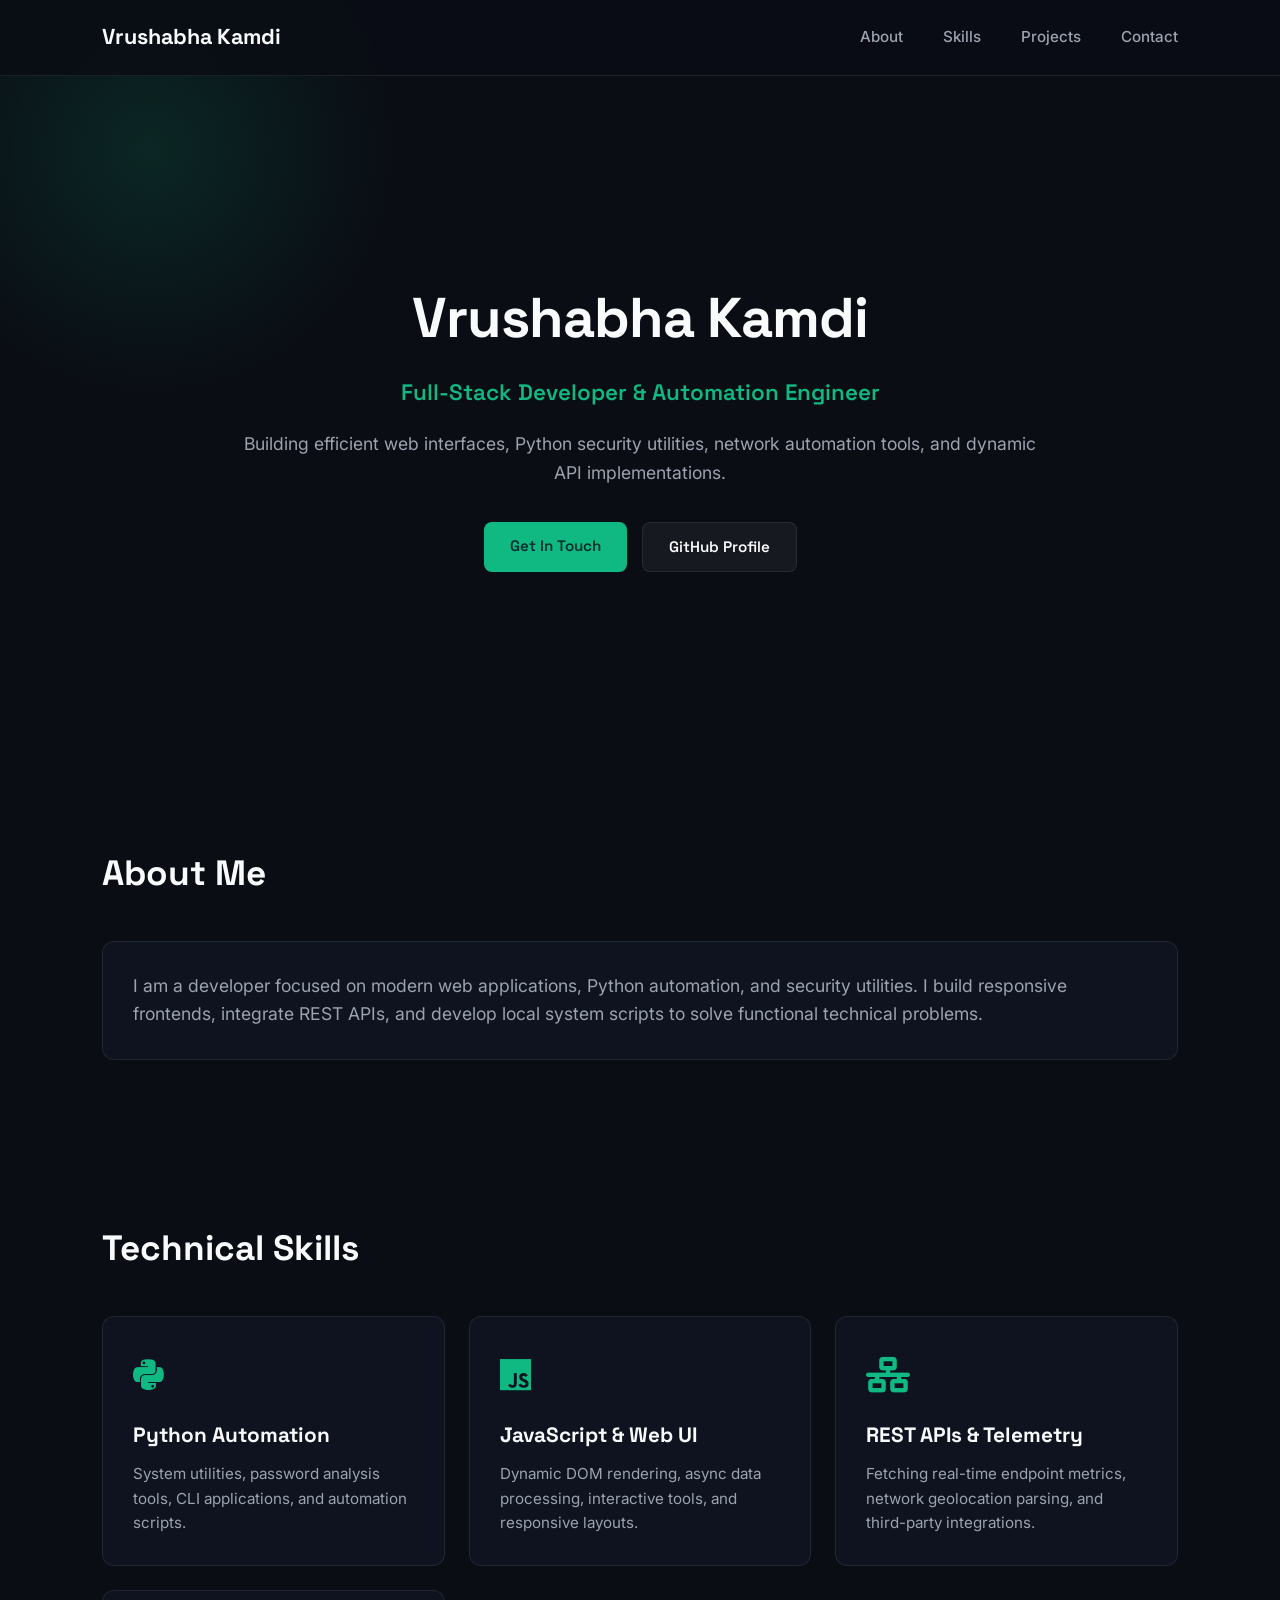
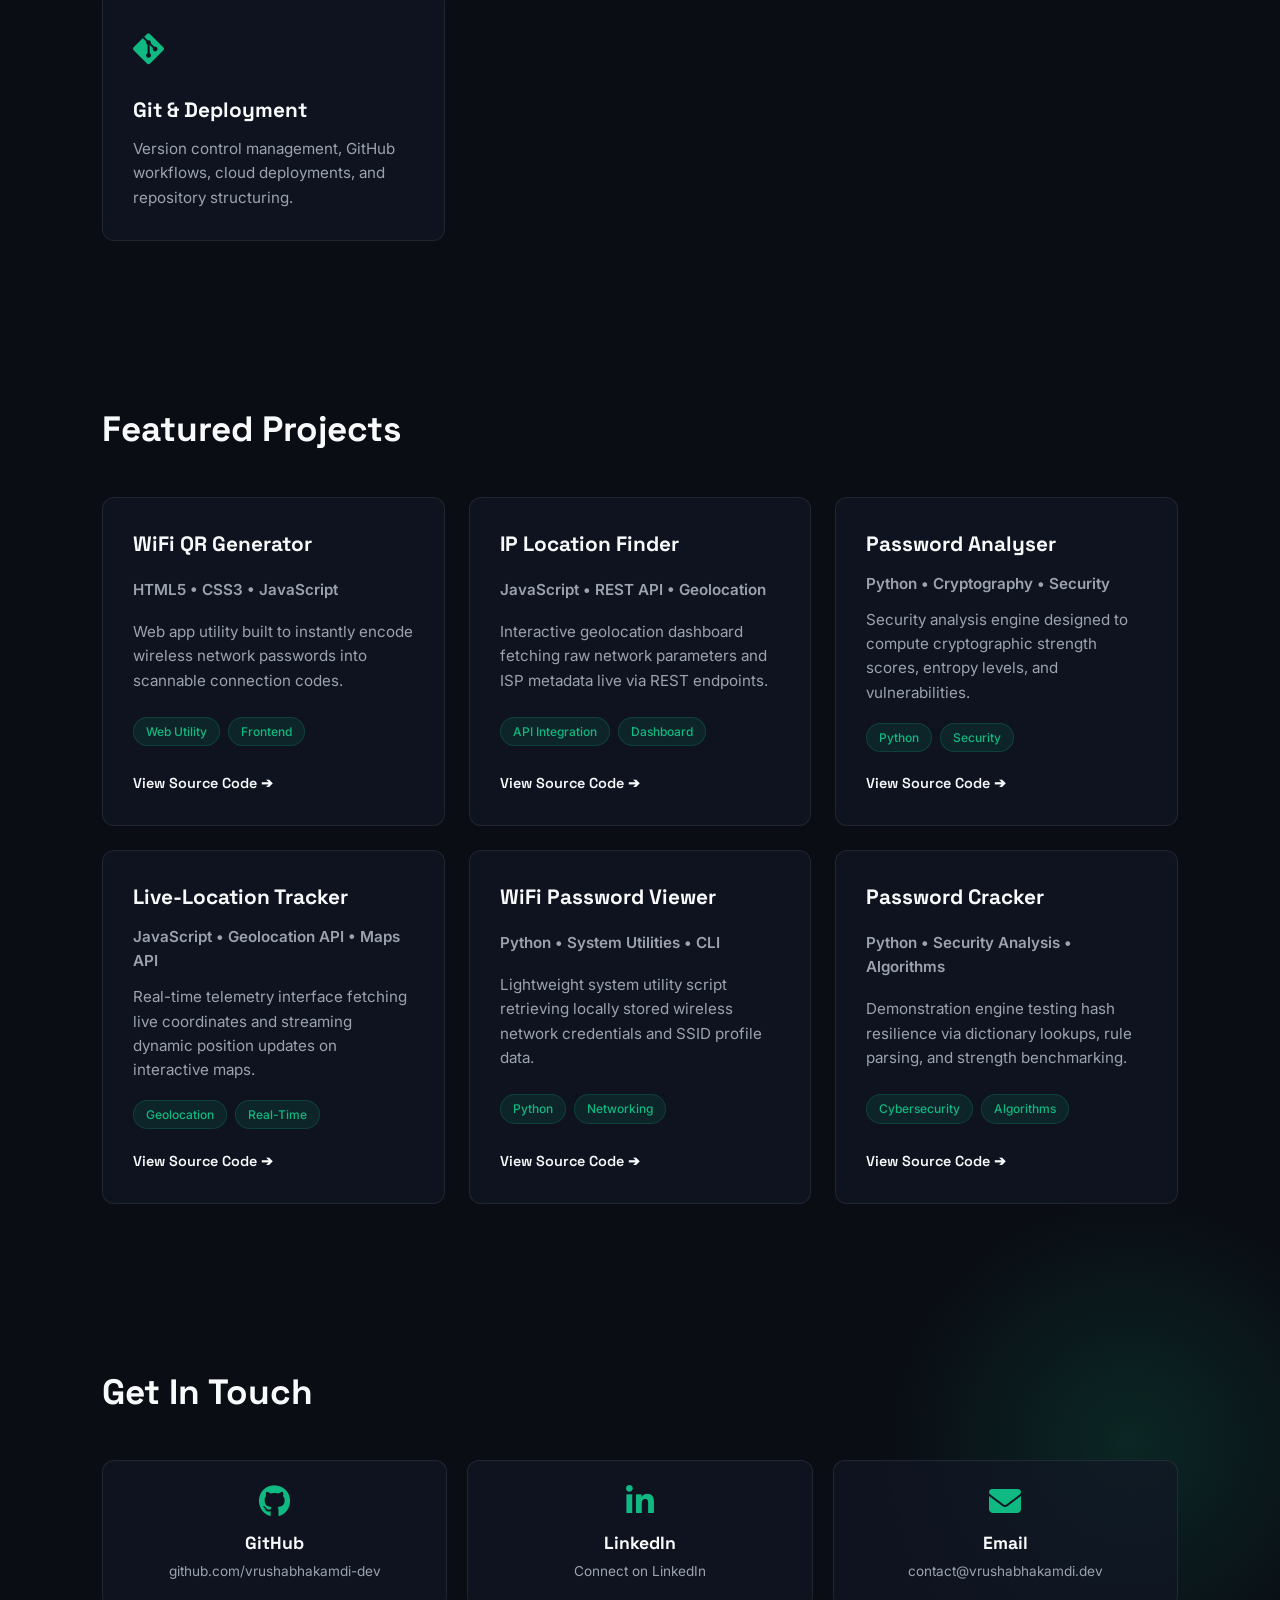
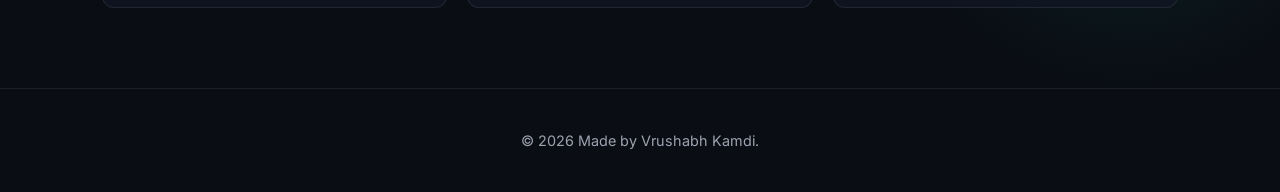
==== index.html @ e1c883d7 "Update index.html" ====
<!DOCTYPE html>
<html lang="en">
<head>
    <meta charset="UTF-8">
    <meta name="viewport" content="width=device-width, initial-scale=1.0">
    <title>Vrushabha Kamdi | Developer Portfolio</title>
    <meta name="description" content="Personal developer portfolio of Vrushabha Kamdi featuring web tools, Python security scripts, and API applications.">
    
    <!-- Fonts & Icons -->
    <link rel="preconnect" href="https://fonts.googleapis.com">
    <link rel="preconnect" href="https://fonts.gstatic.com" crossorigin>
    <link href="https://fonts.googleapis.com/css2?family=Inter:wght@300;400;500;600;700&family=Space+Grotesk:wght@500;600;700&display=swap" rel="stylesheet">
    <link rel="stylesheet" href="https://cdnjs.cloudflare.com/ajax/libs/font-awesome/6.4.0/css/all.min.css">
    
    <link rel="stylesheet" href="styles.css">
</head>
<body>

    <!-- Ambient Background Glows -->
    <div class="glow-bg glow-top-left"></div>
    <div class="glow-bg glow-bottom-right"></div>

    <!-- Navigation Bar -->
    <header class="header">
        <a href="#home" class="logo">Vrushabha Kamdi</a>
        <nav class="navbar">
            <a href="#about" class="nav-link active">About</a>
            <a href="#skills" class="nav-link">Skills</a>
            <a href="#projects" class="nav-link">Projects</a>
            <a href="#contact" class="nav-link">Contact</a>
        </nav>
        <div id="menu-btn" class="fas fa-bars"></div>
    </header>

    <!-- Hero Section -->
    <section id="home" class="hero-section">
        <div class="hero-container">
            <h1 class="hero-title">Vrushabha Kamdi</h1>
            <p class="hero-subtitle">Full-Stack Developer &amp; Automation Engineer</p>
            <p class="hero-description">
                Building efficient web interfaces, Python security utilities, network automation tools, and dynamic API implementations.
            </p>
            <div class="hero-buttons">
                <a href="#contact" class="btn btn-primary">Get In Touch</a>
                <a href="https://github.com/vrushabhakamdi-dev" target="_blank" rel="noopener noreferrer" class="btn btn-secondary">GitHub Profile</a>
            </div>
        </div>
    </section>

    <!-- About Section -->
    <section id="about" class="section">
        <h2 class="section-title">About Me</h2>
        <div class="about-card">
            <p>
                I am a developer focused on modern web applications, Python automation, and security utilities. I build responsive frontends, integrate REST APIs, and develop local system scripts to solve functional technical problems.
            </p>
        </div>
    </section>

    <!-- Skills Section -->
    <section id="skills" class="section">
        <h2 class="section-title">Technical Skills</h2>
        <div class="grid-container">
            <div class="card">
                <div class="card-icon"><i class="fab fa-python"></i></div>
                <h3>Python Automation</h3>
                <p>System utilities, password analysis tools, CLI applications, and automation scripts.</p>
            </div>

            <div class="card">
                <div class="card-icon"><i class="fab fa-js"></i></div>
                <h3>JavaScript &amp; Web UI</h3>
                <p>Dynamic DOM rendering, async data processing, interactive tools, and responsive layouts.</p>
            </div>

            <div class="card">
                <div class="card-icon"><i class="fas fa-network-wired"></i></div>
                <h3>REST APIs &amp; Telemetry</h3>
                <p>Fetching real-time endpoint metrics, network geolocation parsing, and third-party integrations.</p>
            </div>

            <div class="card">
                <div class="card-icon"><i class="fab fa-git-alt"></i></div>
                <h3>Git &amp; Deployment</h3>
                <p>Version control management, GitHub workflows, cloud deployments, and repository structuring.</p>
            </div>
        </div>
    </section>

    <!-- Projects Section -->
    <section id="projects" class="section">
        <h2 class="section-title">Featured Projects</h2>
        <div class="grid-container">
            <div class="card project-card">
                <h3>WiFi QR Generator</h3>
                <p class="project-subtitle">HTML5 • CSS3 • JavaScript</p>
                <p>Web app utility built to instantly encode wireless network passwords into scannable connection codes.</p>
                <div class="badge-container">
                    <span class="badge">Web Utility</span>
                    <span class="badge">Frontend</span>
                </div>
                <a href="https://github.com/vrushabhakamdi-dev/wifi-qr-code-generator" target="_blank" rel="noopener noreferrer" class="card-link">View Source Code ➔</a>
            </div>

            <div class="card project-card">
                <h3>IP Location Finder</h3>
                <p class="project-subtitle">JavaScript • REST API • Geolocation</p>
                <p>Interactive geolocation dashboard fetching raw network parameters and ISP metadata live via REST endpoints.</p>
                <div class="badge-container">
                    <span class="badge">API Integration</span>
                    <span class="badge">Dashboard</span>
                </div>
                <a href="https://github.com/vrushabhakamdi-dev/ip-location-finder" target="_blank" rel="noopener noreferrer" class="card-link">View Source Code ➔</a>
            </div>

            <div class="card project-card">
                <h3>Password Analyser</h3>
                <p class="project-subtitle">Python • Cryptography • Security</p>
                <p>Security analysis engine designed to compute cryptographic strength scores, entropy levels, and vulnerabilities.</p>
                <div class="badge-container">
                    <span class="badge">Python</span>
                    <span class="badge">Security</span>
                </div>
                <a href="https://github.com/vrushabhakamdi-dev/password-analyser" target="_blank" rel="noopener noreferrer" class="card-link">View Source Code ➔</a>
            </div>

            <div class="card project-card">
                <h3>Live-Location Tracker</h3>
                <p class="project-subtitle">JavaScript • Geolocation API • Maps API</p>
                <p>Real-time telemetry interface fetching live coordinates and streaming dynamic position updates on interactive maps.</p>
                <div class="badge-container">
                    <span class="badge">Geolocation</span>
                    <span class="badge">Real-Time</span>
                </div>
                <a href="https://github.com/vrushabhakamdi-dev" target="_blank" rel="noopener noreferrer" class="card-link">View Source Code ➔</a>
            </div>

            <div class="card project-card">
                <h3>WiFi Password Viewer</h3>
                <p class="project-subtitle">Python • System Utilities • CLI</p>
                <p>Lightweight system utility script retrieving locally stored wireless network credentials and SSID profile data.</p>
                <div class="badge-container">
                    <span class="badge">Python</span>
                    <span class="badge">Networking</span>
                </div>
                <a href="https://github.com/vrushabhakamdi-dev" target="_blank" rel="noopener noreferrer" class="card-link">View Source Code ➔</a>
            </div>

            <div class="card project-card">
                <h3>Password Cracker</h3>
                <p class="project-subtitle">Python • Security Analysis • Algorithms</p>
                <p>Demonstration engine testing hash resilience via dictionary lookups, rule parsing, and strength benchmarking.</p>
                <div class="badge-container">
                    <span class="badge">Cybersecurity</span>
                    <span class="badge">Algorithms</span>
                </div>
                <a href="https://github.com/vrushabhakamdi-dev" target="_blank" rel="noopener noreferrer" class="card-link">View Source Code ➔</a>
            </div>
        </div>
    </section>

    <!-- Contact Section -->
    <section id="contact" class="section">
        <h2 class="section-title">Get In Touch</h2>
        <div class="contact-grid">
            <a href="https://github.com/vrushabhakamdi-dev" target="_blank" rel="noopener noreferrer" class="contact-box">
                <i class="fab fa-github"></i>
                <h3>GitHub</h3>
                <p>github.com/vrushabhakamdi-dev</p>
            </a>
            <a href="https://linkedin.com" target="_blank" rel="noopener noreferrer" class="contact-box">
                <i class="fab fa-linkedin-in"></i>
                <h3>LinkedIn</h3>
                <p>Connect on LinkedIn</p>
            </a>
            <a href="mailto:contact@vrushabhakamdi.dev" class="contact-box">
                <i class="fas fa-envelope"></i>
                <h3>Email</h3>
                <p>contact@vrushabhakamdi.dev</p>
            </a>
        </div>
    </section>

    <!-- Footer -->
    <footer class="footer">
        <p>&copy; 2026 Made by Vrushabh Kamdi.</p>
    </footer>

    <script src="script.js"></script>
</body>
</html>
---- styles.css ----
:root {
    --bg-dark: #0a0d14;
    --card-bg: rgba(18, 24, 38, 0.7);
    --card-border: rgba(255, 255, 255, 0.08);
    --card-border-hover: rgba(16, 185, 129, 0.4);
    --accent-emerald: #10b981;
    --accent-glow: rgba(16, 185, 129, 0.15);
    --text-heading: #f9fafb;
    --text-body: #9ca3af;
    --font-heading: 'Space Grotesk', sans-serif;
    --font-body: 'Inter', sans-serif;
}

* {
    margin: 0;
    padding: 0;
    box-sizing: border-box;
    scroll-behavior: smooth;
    text-decoration: none;
}

body {
    background-color: var(--bg-dark);
    color: var(--text-body);
    font-family: var(--font-body);
    line-height: 1.6;
    overflow-x: hidden;
    position: relative;
}

/* Ambient Glow Backgrounds */
.glow-bg {
    position: absolute;
    width: 500px;
    height: 500px;
    border-radius: 50%;
    background: radial-gradient(circle, var(--accent-glow) 0%, rgba(10, 13, 20, 0) 70%);
    pointer-events: none;
    z-index: -1;
}

.glow-top-left { top: -100px; left: -100px; }
.glow-bottom-right { bottom: 100px; right: -100px; }

/* Header & Navbar */
.header {
    position: fixed;
    top: 0;
    left: 0;
    width: 100%;
    padding: 1.25rem 8%;
    background: rgba(10, 13, 20, 0.85);
    backdrop-filter: blur(16px);
    display: flex;
    justify-content: space-between;
    align-items: center;
    z-index: 1000;
    border-bottom: 1px solid var(--card-border);
}

.logo {
    font-family: var(--font-heading);
    font-size: 1.35rem;
    font-weight: 700;
    color: var(--text-heading);
}

.navbar {
    display: flex;
    gap: 2.5rem;
}

.navbar a {
    color: var(--text-body);
    font-size: 0.95rem;
    font-weight: 500;
    transition: color 0.2s ease;
}

.navbar a:hover,
.navbar a.active {
    color: var(--accent-emerald);
}

#menu-btn {
    display: none;
    font-size: 1.5rem;
    color: var(--text-heading);
    cursor: pointer;
}

/* Hero Section */
.hero-section {
    min-height: 85vh;
    display: flex;
    align-items: center;
    justify-content: center;
    padding: 140px 8% 60px;
    text-align: center;
}

.hero-container { max-width: 800px; }

.hero-title {
    font-family: var(--font-heading);
    font-size: 3.5rem;
    font-weight: 700;
    color: var(--text-heading);
    letter-spacing: -1px;
    margin-bottom: 12px;
}

.hero-subtitle {
    font-family: var(--font-heading);
    font-size: 1.4rem;
    font-weight: 600;
    color: var(--accent-emerald);
    margin-bottom: 20px;
}

.hero-description {
    font-size: 1.1rem;
    color: var(--text-body);
    margin-bottom: 35px;
}

.hero-buttons {
    display: flex;
    gap: 15px;
    justify-content: center;
    flex-wrap: wrap;
}

/* Buttons */
.btn {
    display: inline-block;
    padding: 12px 26px;
    border-radius: 8px;
    font-family: var(--font-heading);
    font-size: 0.95rem;
    font-weight: 600;
    transition: all 0.25s ease;
}

.btn-primary {
    background-color: var(--accent-emerald);
    color: #042f2e;
}

.btn-primary:hover {
    box-shadow: 0 0 20px rgba(16, 185, 129, 0.4);
    transform: translateY(-2px);
}

.btn-secondary {
    background-color: rgba(255, 255, 255, 0.05);
    color: var(--text-heading);
    border: 1px solid var(--card-border);
}

.btn-secondary:hover {
    background-color: rgba(255, 255, 255, 0.1);
    border-color: var(--card-border-hover);
    transform: translateY(-2px);
}

/* Section Shared Layouts */
.section { padding: 80px 8%; }

.section-title {
    font-family: var(--font-heading);
    font-size: 2.2rem;
    font-weight: 700;
    color: var(--text-heading);
    margin-bottom: 40px;
}

.about-card {
    background: var(--card-bg);
    border: 1px solid var(--card-border);
    border-radius: 12px;
    padding: 30px;
    backdrop-filter: blur(12px);
    font-size: 1.1rem;
}

.grid-container {
    display: grid;
    grid-template-columns: repeat(auto-fit, minmax(320px, 1fr));
    gap: 24px;
}

/* Card General Styling */
.card {
    background: var(--card-bg);
    border: 1px solid var(--card-border);
    border-radius: 12px;
    padding: 30px;
    backdrop-filter: blur(12px);
    transition: all 0.3s ease;
}

.card:hover {
    border-color: var(--card-border-hover);
    transform: translateY(-4px);
}

.card-icon {
    font-size: 2.2rem;
    color: var(--accent-emerald);
    margin-bottom: 16px;
}

.card h3 {
    font-family: var(--font-heading);
    font-size: 1.3rem;
    color: var(--text-heading);
    margin-bottom: 10px;
}

.card p {
    font-size: 0.95rem;
    color: var(--text-body);
}

/* Project Cards Specific Layout */
.project-card {
    display: flex;
    flex-direction: column;
    justify-content: space-between;
}

.project-subtitle {
    font-size: 0.85rem;
    color: var(--accent-emerald);
    font-weight: 600;
    margin-bottom: 12px;
}

.badge-container {
    display: flex;
    gap: 8px;
    flex-wrap: wrap;
    margin: 18px 0 20px;
}

.badge {
    font-size: 0.75rem;
    font-weight: 500;
    background: rgba(16, 185, 129, 0.1);
    color: var(--accent-emerald);
    padding: 4px 12px;
    border-radius: 20px;
    border: 1px solid rgba(16, 185, 129, 0.2);
}

.card-link {
    font-family: var(--font-heading);
    font-size: 0.9rem;
    font-weight: 600;
    color: var(--text-heading);
    transition: color 0.2s ease;
}

.card-link:hover { color: var(--accent-emerald); }

/* Contact Section */
.contact-grid {
    display: grid;
    grid-template-columns: repeat(auto-fit, minmax(240px, 1fr));
    gap: 20px;
}

.contact-box {
    background: var(--card-bg);
    border: 1px solid var(--card-border);
    border-radius: 12px;
    padding: 24px;
    text-align: center;
    transition: all 0.3s ease;
    color: var(--text-heading);
}

.contact-box:hover {
    border-color: var(--card-border-hover);
    transform: translateY(-4px);
}

.contact-box i {
    font-size: 2rem;
    color: var(--accent-emerald);
    margin-bottom: 12px;
}

.contact-box h3 {
    font-family: var(--font-heading);
    font-size: 1.1rem;
    margin-bottom: 4px;
}

.contact-box p {
    font-size: 0.85rem;
    color: var(--text-body);
}

/* Footer */
.footer {
    text-align: center;
    padding: 40px 8%;
    border-top: 1px solid var(--card-border);
    font-size: 0.9rem;
}

/* Mobile Responsive */
@media (max-width: 768px) {
    #menu-btn { display: block; }
    .navbar {
        position: absolute;
        top: 100%;
        left: 0;
        width: 100%;
        background: rgba(10, 13, 20, 0.95);
        backdrop-filter: blur(16px);
        flex-direction: column;
        padding: 20px 8%;
        gap: 15px;
        display: none;
        border-bottom: 1px solid var(--card-border);
    }
    .navbar.active { display: flex; }
    .hero-title { font-size: 2.5rem; }
    .hero-subtitle { font-size: 1.25rem; }
}
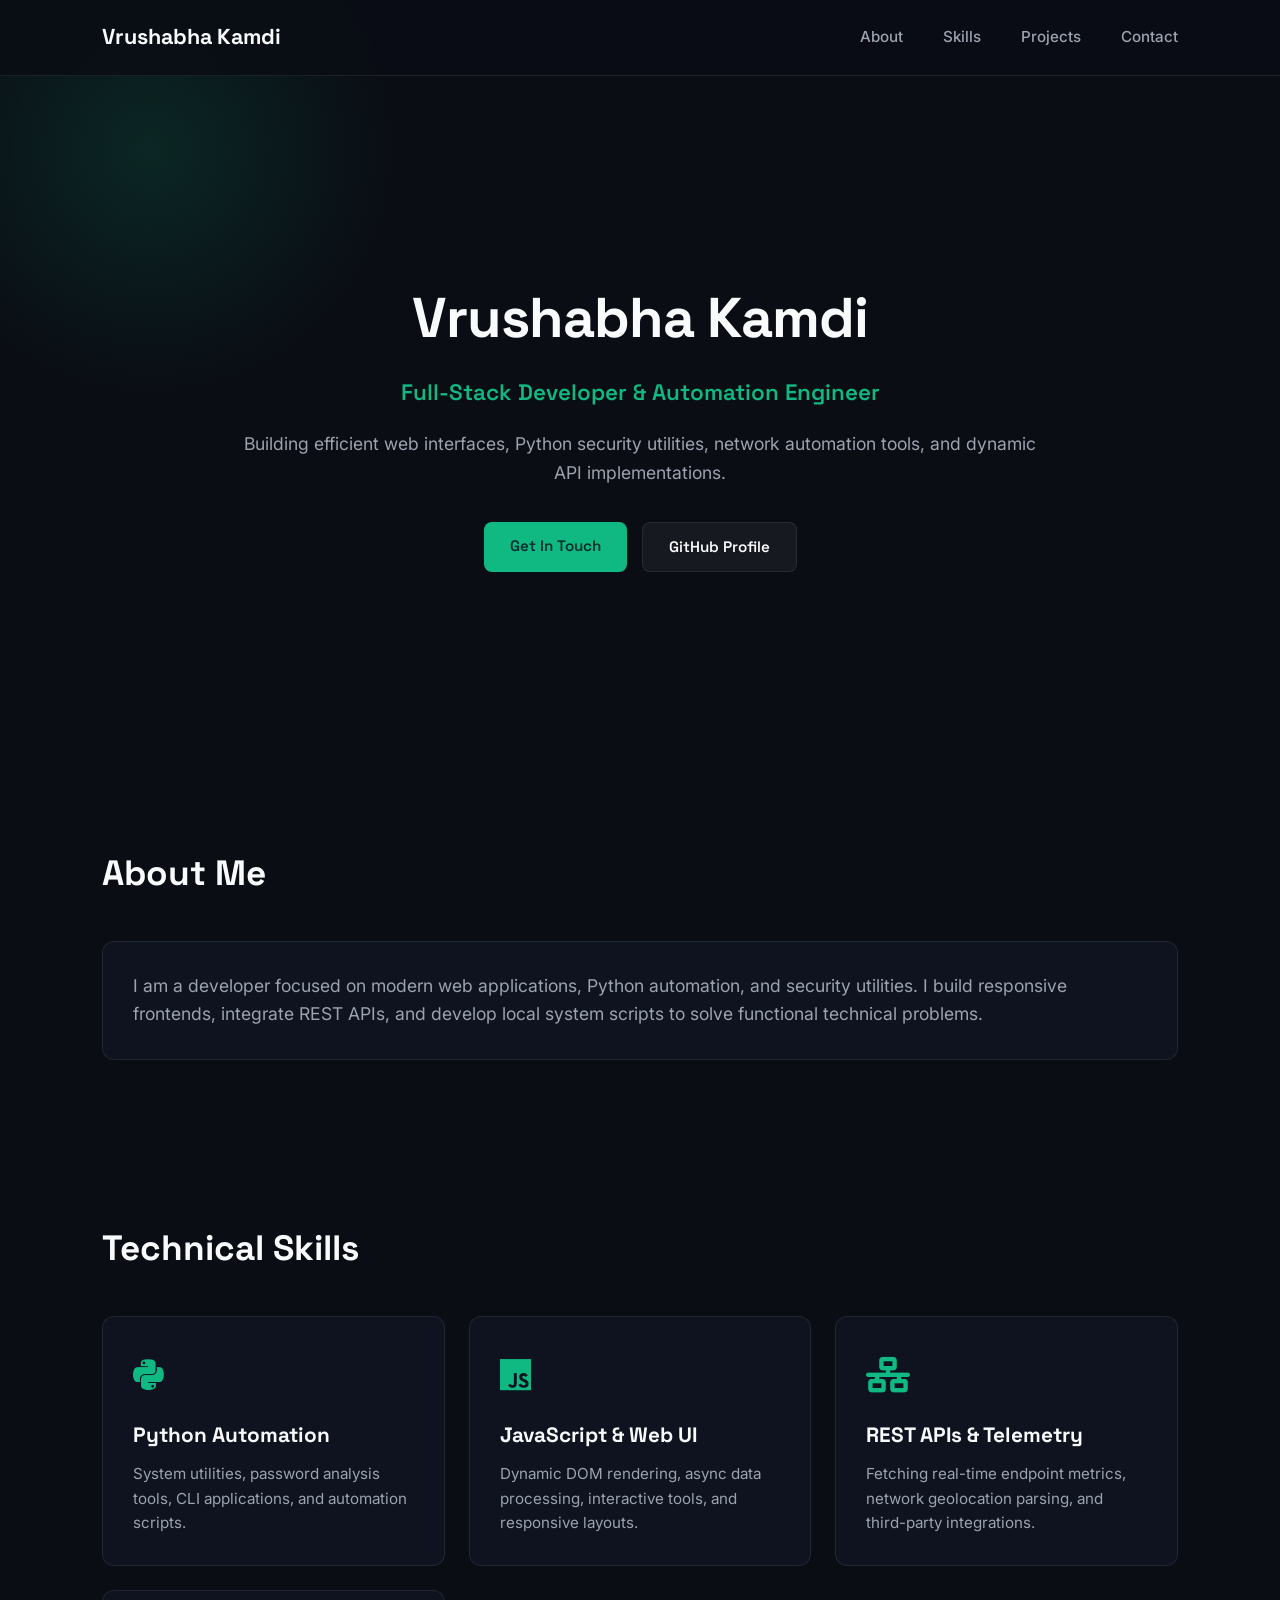
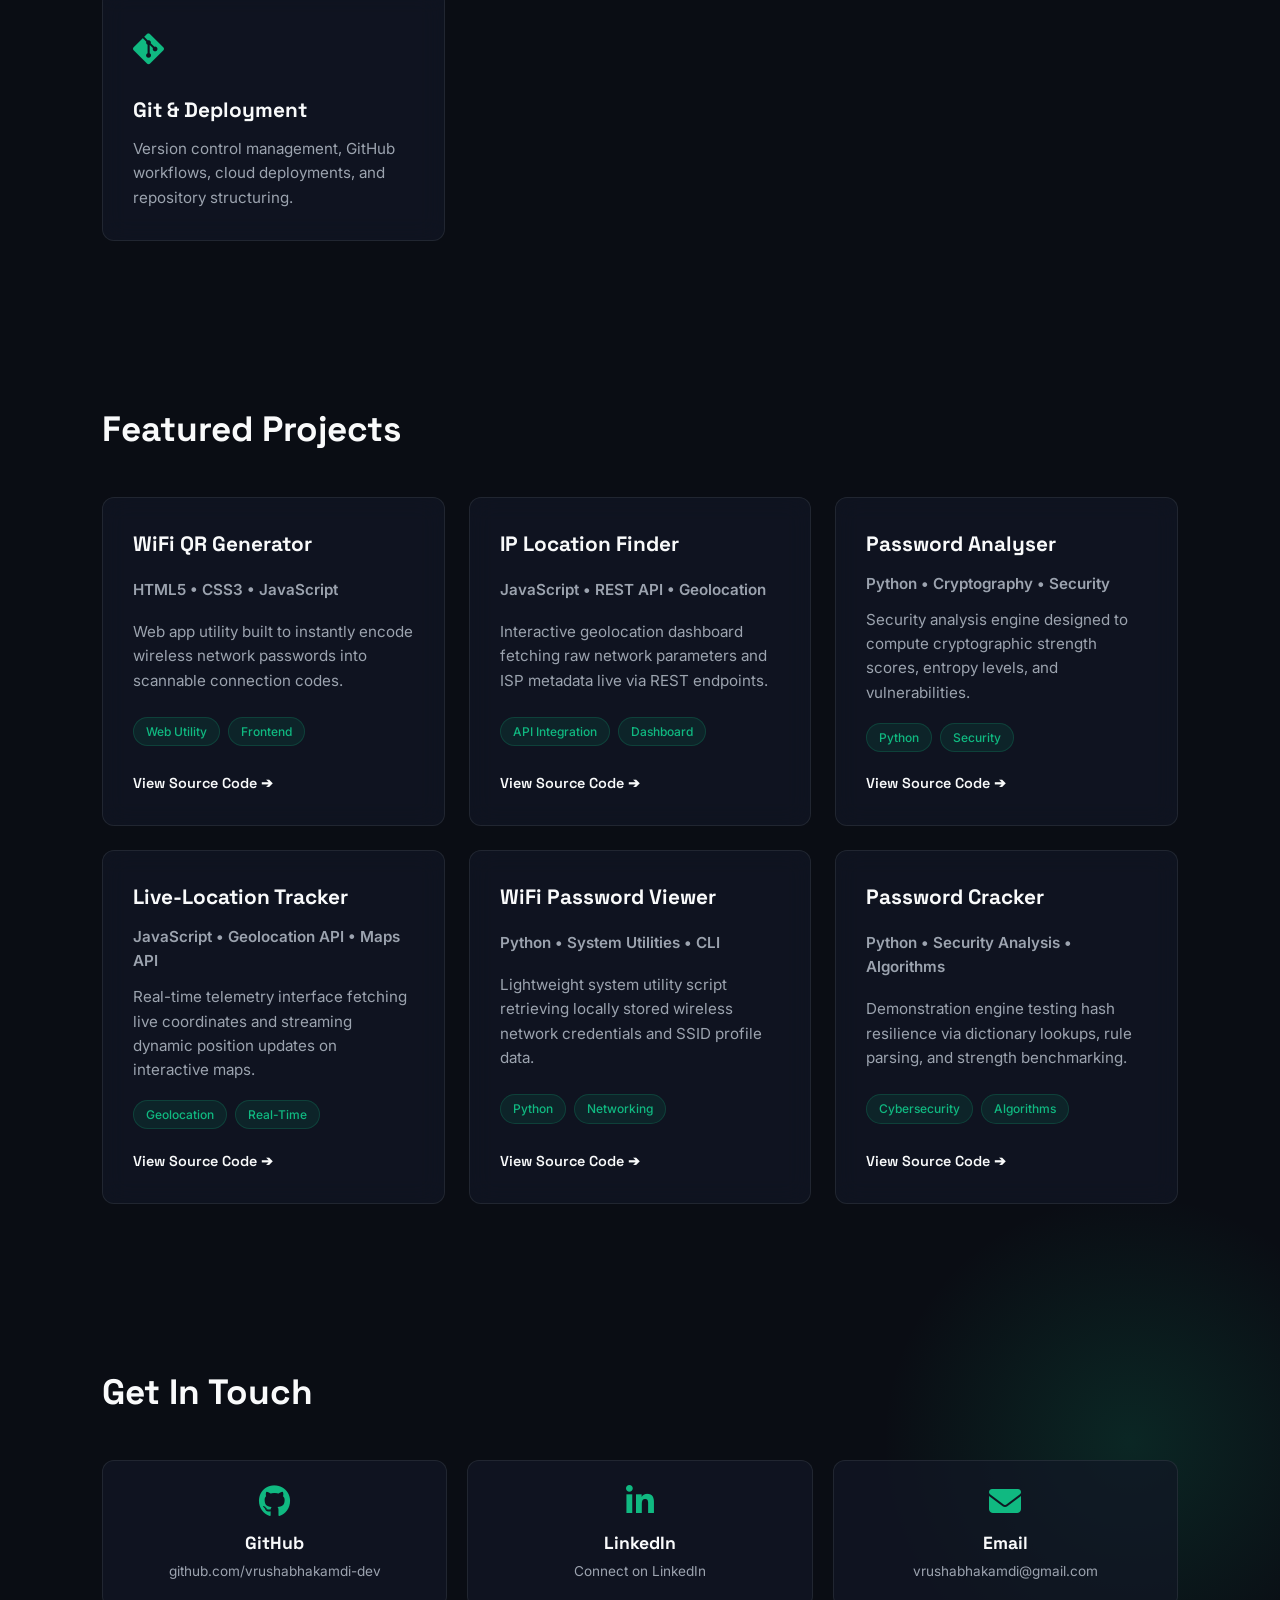
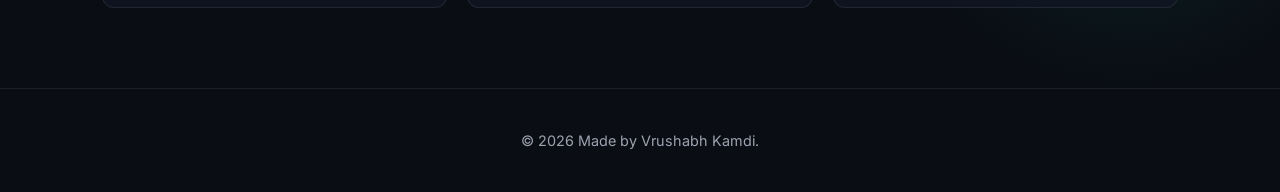
==== commit a965ecfa: "Update email contact information in index.html" ====
--- a/index.html
+++ b/index.html
@@ -173,10 +173,10 @@
                 <h3>LinkedIn</h3>
                 <p>Connect on LinkedIn</p>
             </a>
-            <a href="mailto:contact@vrushabhakamdi.dev" class="contact-box">
+            <a href="mailto:vrushabhakamdi@gmail.com" class="contact-box">
                 <i class="fas fa-envelope"></i>
                 <h3>Email</h3>
-                <p>contact@vrushabhakamdi.dev</p>
+                <p>vrushabhakamdi@gmail.com</p>
             </a>
         </div>
     </section>
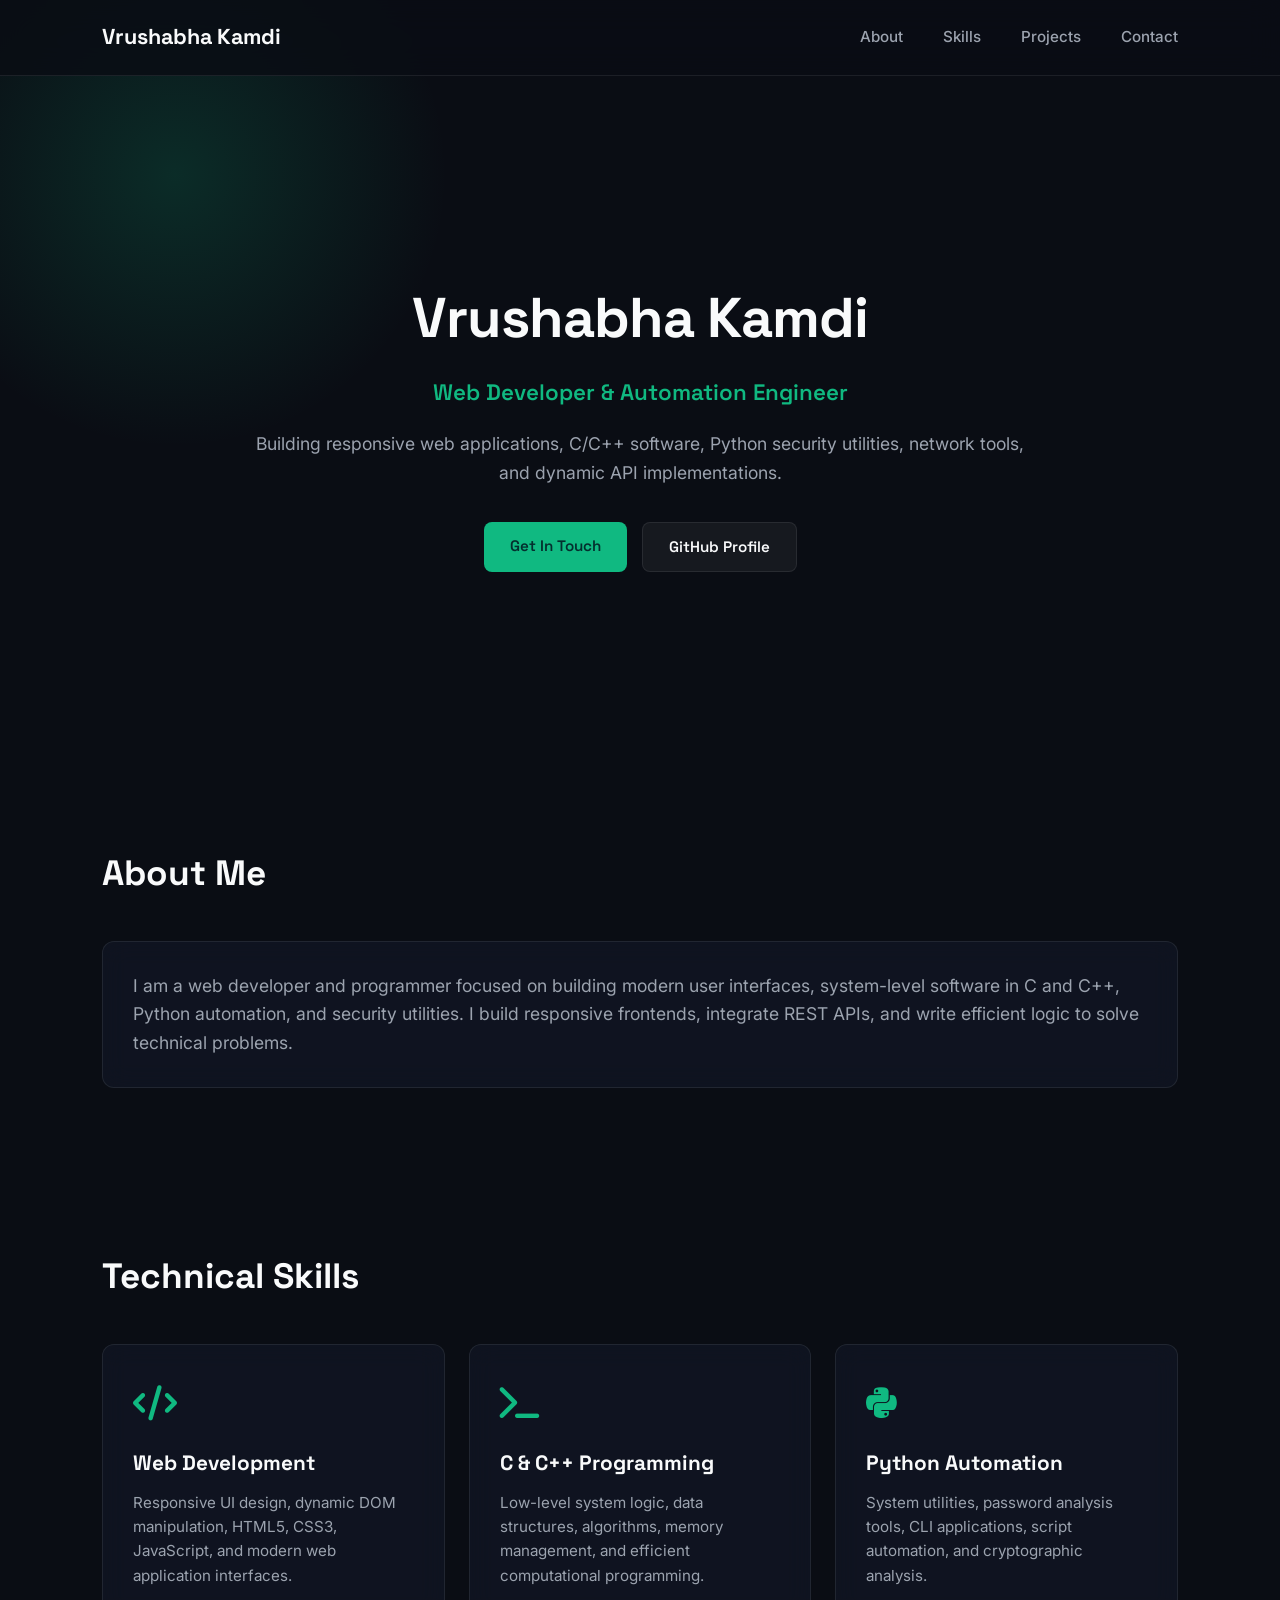
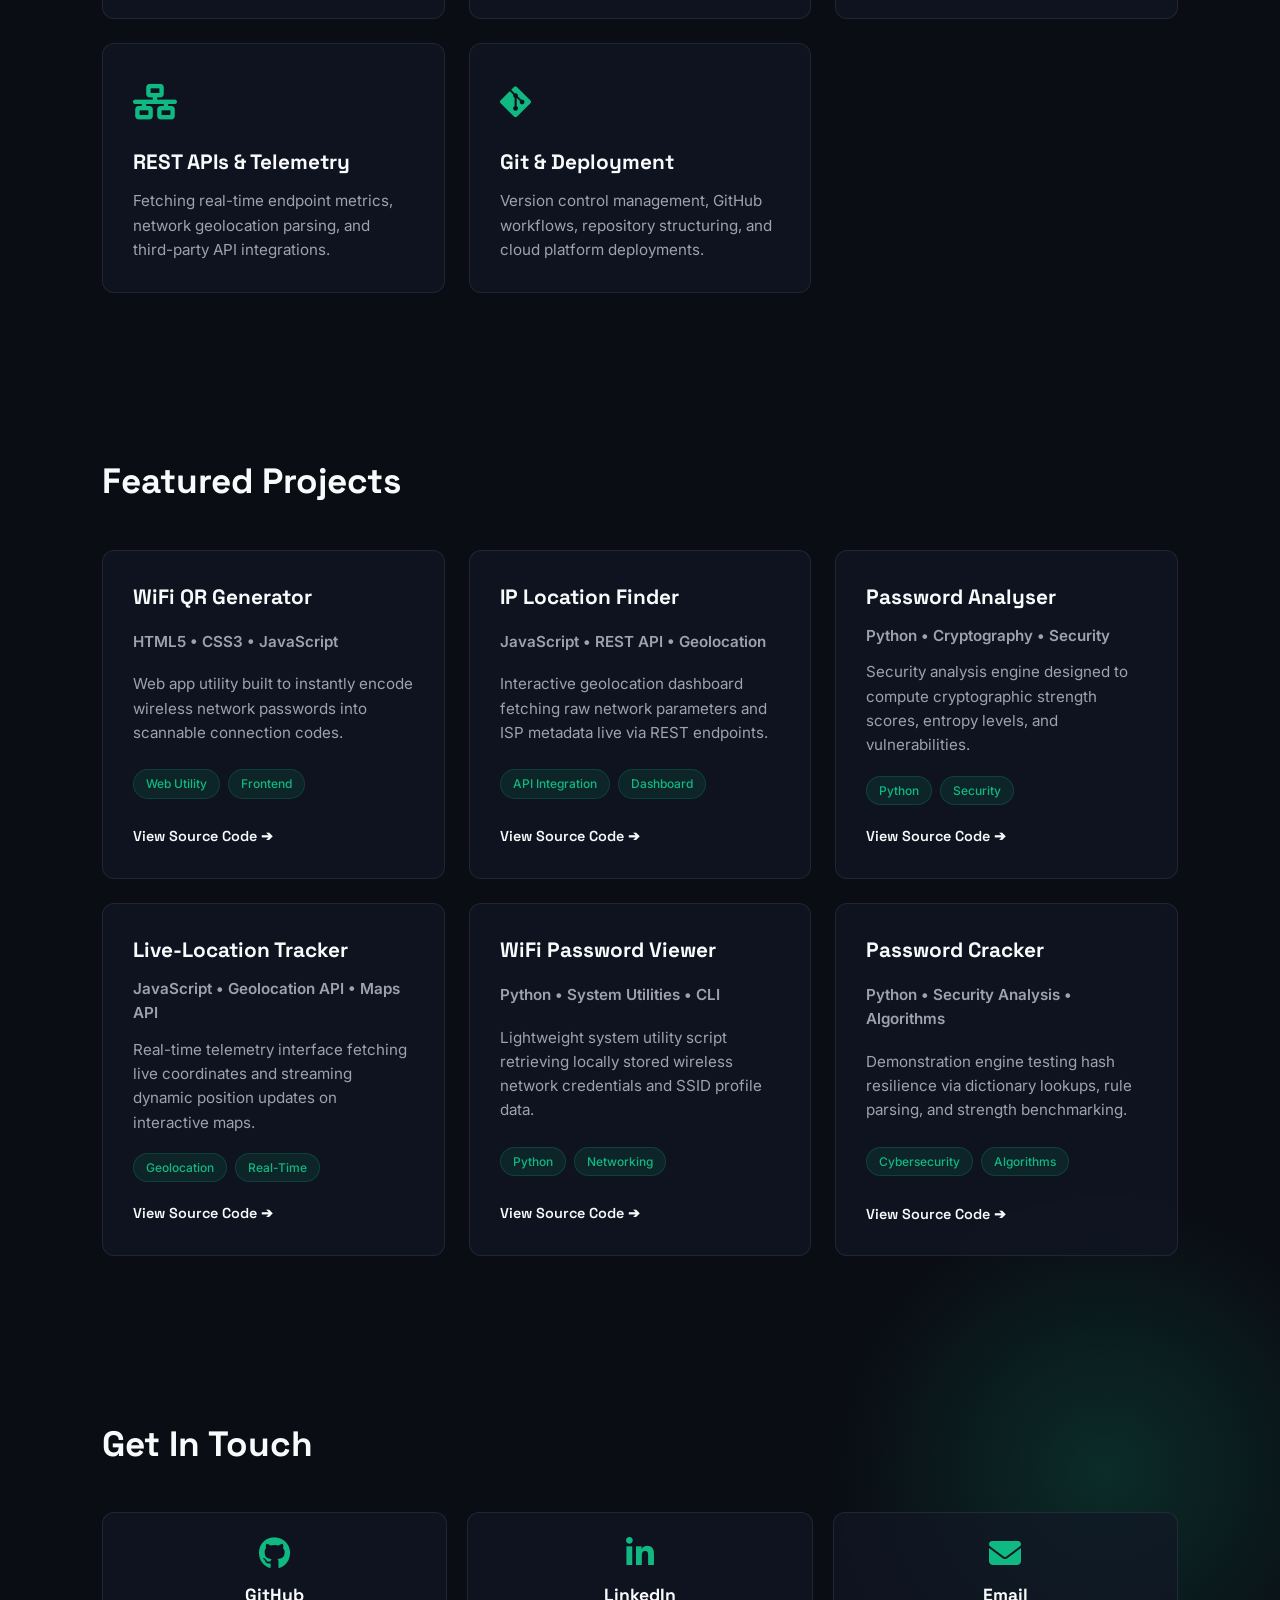
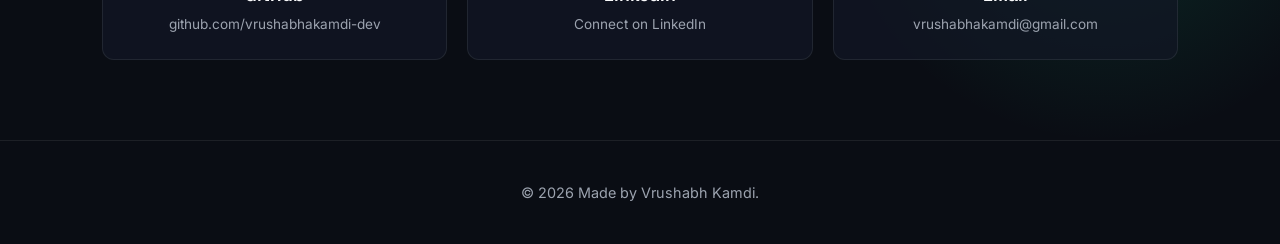
==== commit ba05da88: "Update portfolio description and skills section" ====
--- a/index.html
+++ b/index.html
@@ -4,7 +4,7 @@
     <meta charset="UTF-8">
     <meta name="viewport" content="width=device-width, initial-scale=1.0">
     <title>Vrushabha Kamdi | Developer Portfolio</title>
-    <meta name="description" content="Personal developer portfolio of Vrushabha Kamdi featuring web tools, Python security scripts, and API applications.">
+    <meta name="description" content="Personal developer portfolio of Vrushabha Kamdi featuring web tools, Python security scripts, C/C++ projects, and API applications.">
     
     <!-- Fonts & Icons -->
     <link rel="preconnect" href="https://fonts.googleapis.com">
@@ -36,9 +36,9 @@
     <section id="home" class="hero-section">
         <div class="hero-container">
             <h1 class="hero-title">Vrushabha Kamdi</h1>
-            <p class="hero-subtitle">Full-Stack Developer &amp; Automation Engineer</p>
+            <p class="hero-subtitle">Web Developer &amp; Automation Engineer</p>
             <p class="hero-description">
-                Building efficient web interfaces, Python security utilities, network automation tools, and dynamic API implementations.
+                Building responsive web applications, C/C++ software, Python security utilities, network tools, and dynamic API implementations.
             </p>
             <div class="hero-buttons">
                 <a href="#contact" class="btn btn-primary">Get In Touch</a>
@@ -52,7 +52,7 @@
         <h2 class="section-title">About Me</h2>
         <div class="about-card">
             <p>
-                I am a developer focused on modern web applications, Python automation, and security utilities. I build responsive frontends, integrate REST APIs, and develop local system scripts to solve functional technical problems.
+                I am a web developer and programmer focused on building modern user interfaces, system-level software in C and C++, Python automation, and security utilities. I build responsive frontends, integrate REST APIs, and write efficient logic to solve technical problems.
             </p>
         </div>
     </section>
@@ -62,27 +62,33 @@
         <h2 class="section-title">Technical Skills</h2>
         <div class="grid-container">
             <div class="card">
-                <div class="card-icon"><i class="fab fa-python"></i></div>
-                <h3>Python Automation</h3>
-                <p>System utilities, password analysis tools, CLI applications, and automation scripts.</p>
+                <div class="card-icon"><i class="fas fa-code"></i></div>
+                <h3>Web Development</h3>
+                <p>Responsive UI design, dynamic DOM manipulation, HTML5, CSS3, JavaScript, and modern web application interfaces.</p>
             </div>
 
             <div class="card">
-                <div class="card-icon"><i class="fab fa-js"></i></div>
-                <h3>JavaScript &amp; Web UI</h3>
-                <p>Dynamic DOM rendering, async data processing, interactive tools, and responsive layouts.</p>
+                <div class="card-icon"><i class="fas fa-terminal"></i></div>
+                <h3>C &amp; C++ Programming</h3>
+                <p>Low-level system logic, data structures, algorithms, memory management, and efficient computational programming.</p>
+            </div>
+
+            <div class="card">
+                <div class="card-icon"><i class="fab fa-python"></i></div>
+                <h3>Python Automation</h3>
+                <p>System utilities, password analysis tools, CLI applications, script automation, and cryptographic analysis.</p>
             </div>
 
             <div class="card">
                 <div class="card-icon"><i class="fas fa-network-wired"></i></div>
                 <h3>REST APIs &amp; Telemetry</h3>
-                <p>Fetching real-time endpoint metrics, network geolocation parsing, and third-party integrations.</p>
+                <p>Fetching real-time endpoint metrics, network geolocation parsing, and third-party API integrations.</p>
             </div>
 
             <div class="card">
                 <div class="card-icon"><i class="fab fa-git-alt"></i></div>
                 <h3>Git &amp; Deployment</h3>
-                <p>Version control management, GitHub workflows, cloud deployments, and repository structuring.</p>
+                <p>Version control management, GitHub workflows, repository structuring, and cloud platform deployments.</p>
             </div>
         </div>
     </section>
--- a/styles.css
+++ b/styles.css
@@ -4,7 +4,7 @@
     --card-border: rgba(255, 255, 255, 0.08);
     --card-border-hover: rgba(16, 185, 129, 0.4);
     --accent-emerald: #10b981;
-    --accent-glow: rgba(16, 185, 129, 0.15);
+    --accent-glow: rgba(16, 185, 129, 0.18);
     --text-heading: #f9fafb;
     --text-body: #9ca3af;
     --font-heading: 'Space Grotesk', sans-serif;
@@ -28,21 +28,27 @@
     position: relative;
 }
 
-/* Ambient Glow Backgrounds */
+/* Ambient Background Glows & Pulsing Keyframes */
 .glow-bg {
     position: absolute;
-    width: 500px;
-    height: 500px;
+    width: 550px;
+    height: 550px;
     border-radius: 50%;
     background: radial-gradient(circle, var(--accent-glow) 0%, rgba(10, 13, 20, 0) 70%);
     pointer-events: none;
     z-index: -1;
+    animation: pulseGlow 8s ease-in-out infinite alternate;
 }
 
 .glow-top-left { top: -100px; left: -100px; }
-.glow-bottom-right { bottom: 100px; right: -100px; }
-
-/* Header & Navbar */
+.glow-bottom-right { bottom: 100px; right: -100px; animation-delay: 4s; }
+
+@keyframes pulseGlow {
+    0% { transform: scale(1) translate(0, 0); opacity: 0.7; }
+    100% { transform: scale(1.15) translate(30px, -20px); opacity: 1; }
+}
+
+/* Header & Animated Navbar */
 .header {
     position: fixed;
     top: 0;
@@ -56,6 +62,7 @@
     align-items: center;
     z-index: 1000;
     border-bottom: 1px solid var(--card-border);
+    transition: all 0.3s ease;
 }
 
 .logo {
@@ -63,6 +70,11 @@
     font-size: 1.35rem;
     font-weight: 700;
     color: var(--text-heading);
+    transition: transform 0.3s ease;
+}
+
+.logo:hover {
+    transform: scale(1.05);
 }
 
 .navbar {
@@ -74,7 +86,24 @@
     color: var(--text-body);
     font-size: 0.95rem;
     font-weight: 500;
-    transition: color 0.2s ease;
+    position: relative;
+    transition: color 0.3s ease;
+}
+
+.navbar a::after {
+    content: '';
+    position: absolute;
+    bottom: -4px;
+    left: 0;
+    width: 0%;
+    height: 2px;
+    background-color: var(--accent-emerald);
+    transition: width 0.3s ease;
+}
+
+.navbar a:hover::after,
+.navbar a.active::after {
+    width: 100%;
 }
 
 .navbar a:hover,
@@ -87,9 +116,10 @@
     font-size: 1.5rem;
     color: var(--text-heading);
     cursor: pointer;
-}
-
-/* Hero Section */
+    transition: transform 0.3s ease;
+}
+
+/* Hero Section Entry Animations */
 .hero-section {
     min-height: 85vh;
     display: flex;
@@ -108,6 +138,7 @@
     color: var(--text-heading);
     letter-spacing: -1px;
     margin-bottom: 12px;
+    animation: fadeInUp 0.8s ease forwards;
 }
 
 .hero-subtitle {
@@ -116,12 +147,16 @@
     font-weight: 600;
     color: var(--accent-emerald);
     margin-bottom: 20px;
+    animation: fadeInUp 0.8s ease 0.2s forwards;
+    opacity: 0;
 }
 
 .hero-description {
     font-size: 1.1rem;
     color: var(--text-body);
     margin-bottom: 35px;
+    animation: fadeInUp 0.8s ease 0.4s forwards;
+    opacity: 0;
 }
 
 .hero-buttons {
@@ -129,9 +164,22 @@
     gap: 15px;
     justify-content: center;
     flex-wrap: wrap;
-}
-
-/* Buttons */
+    animation: fadeInUp 0.8s ease 0.6s forwards;
+    opacity: 0;
+}
+
+@keyframes fadeInUp {
+    from {
+        opacity: 0;
+        transform: translateY(30px);
+    }
+    to {
+        opacity: 1;
+        transform: translateY(0);
+    }
+}
+
+/* Interactive Animated Buttons */
 .btn {
     display: inline-block;
     padding: 12px 26px;
@@ -139,7 +187,9 @@
     font-family: var(--font-heading);
     font-size: 0.95rem;
     font-weight: 600;
-    transition: all 0.25s ease;
+    transition: all 0.3s cubic-bezier(0.25, 0.8, 0.25, 1);
+    position: relative;
+    overflow: hidden;
 }
 
 .btn-primary {
@@ -148,8 +198,8 @@
 }
 
 .btn-primary:hover {
-    box-shadow: 0 0 20px rgba(16, 185, 129, 0.4);
-    transform: translateY(-2px);
+    box-shadow: 0 0 25px rgba(16, 185, 129, 0.5);
+    transform: translateY(-3px) scale(1.02);
 }
 
 .btn-secondary {
@@ -161,7 +211,7 @@
 .btn-secondary:hover {
     background-color: rgba(255, 255, 255, 0.1);
     border-color: var(--card-border-hover);
-    transform: translateY(-2px);
+    transform: translateY(-3px) scale(1.02);
 }
 
 /* Section Shared Layouts */
@@ -182,6 +232,12 @@
     padding: 30px;
     backdrop-filter: blur(12px);
     font-size: 1.1rem;
+    transition: transform 0.3s ease, border-color 0.3s ease;
+}
+
+.about-card:hover {
+    border-color: var(--card-border-hover);
+    transform: translateY(-3px);
 }
 
 .grid-container {
@@ -190,25 +246,31 @@
     gap: 24px;
 }
 
-/* Card General Styling */
+/* Card Hover Elevate & Icon Lift Animation */
 .card {
     background: var(--card-bg);
     border: 1px solid var(--card-border);
     border-radius: 12px;
     padding: 30px;
     backdrop-filter: blur(12px);
-    transition: all 0.3s ease;
+    transition: all 0.35s cubic-bezier(0.165, 0.84, 0.44, 1);
 }
 
 .card:hover {
     border-color: var(--card-border-hover);
-    transform: translateY(-4px);
+    transform: translateY(-8px);
+    box-shadow: 0 12px 30px rgba(0, 0, 0, 0.3);
 }
 
 .card-icon {
     font-size: 2.2rem;
     color: var(--accent-emerald);
     margin-bottom: 16px;
+    transition: transform 0.3s ease;
+}
+
+.card:hover .card-icon {
+    transform: translateY(-4px) scale(1.1);
 }
 
 .card h3 {
@@ -223,7 +285,7 @@
     color: var(--text-body);
 }
 
-/* Project Cards Specific Layout */
+/* Project Cards Link Arrow Animation */
 .project-card {
     display: flex;
     flex-direction: column;
@@ -252,6 +314,11 @@
     padding: 4px 12px;
     border-radius: 20px;
     border: 1px solid rgba(16, 185, 129, 0.2);
+    transition: background 0.3s ease;
+}
+
+.card:hover .badge {
+    background: rgba(16, 185, 129, 0.2);
 }
 
 .card-link {
@@ -259,12 +326,18 @@
     font-size: 0.9rem;
     font-weight: 600;
     color: var(--text-heading);
-    transition: color 0.2s ease;
-}
-
-.card-link:hover { color: var(--accent-emerald); }
-
-/* Contact Section */
+    display: inline-flex;
+    align-items: center;
+    gap: 6px;
+    transition: color 0.3s ease, transform 0.3s ease;
+}
+
+.card-link:hover {
+    color: var(--accent-emerald);
+    transform: translateX(5px);
+}
+
+/* Contact Section Animated Cards */
 .contact-grid {
     display: grid;
     grid-template-columns: repeat(auto-fit, minmax(240px, 1fr));
@@ -277,19 +350,25 @@
     border-radius: 12px;
     padding: 24px;
     text-align: center;
-    transition: all 0.3s ease;
+    transition: all 0.35s cubic-bezier(0.165, 0.84, 0.44, 1);
     color: var(--text-heading);
 }
 
 .contact-box:hover {
     border-color: var(--card-border-hover);
-    transform: translateY(-4px);
+    transform: translateY(-6px);
+    box-shadow: 0 10px 25px rgba(0, 0, 0, 0.25);
 }
 
 .contact-box i {
     font-size: 2rem;
     color: var(--accent-emerald);
     margin-bottom: 12px;
+    transition: transform 0.3s ease;
+}
+
+.contact-box:hover i {
+    transform: scale(1.2) rotate(5deg);
 }
 
 .contact-box h3 {
@@ -301,6 +380,18 @@
 .contact-box p {
     font-size: 0.85rem;
     color: var(--text-body);
+}
+
+/* Scroll Reveal Classes (Driven by JS) */
+.reveal {
+    opacity: 0;
+    transform: translateY(40px);
+    transition: opacity 0.8s ease, transform 0.8s ease;
+}
+
+.reveal.active {
+    opacity: 1;
+    transform: translateY(0);
 }
 
 /* Footer */
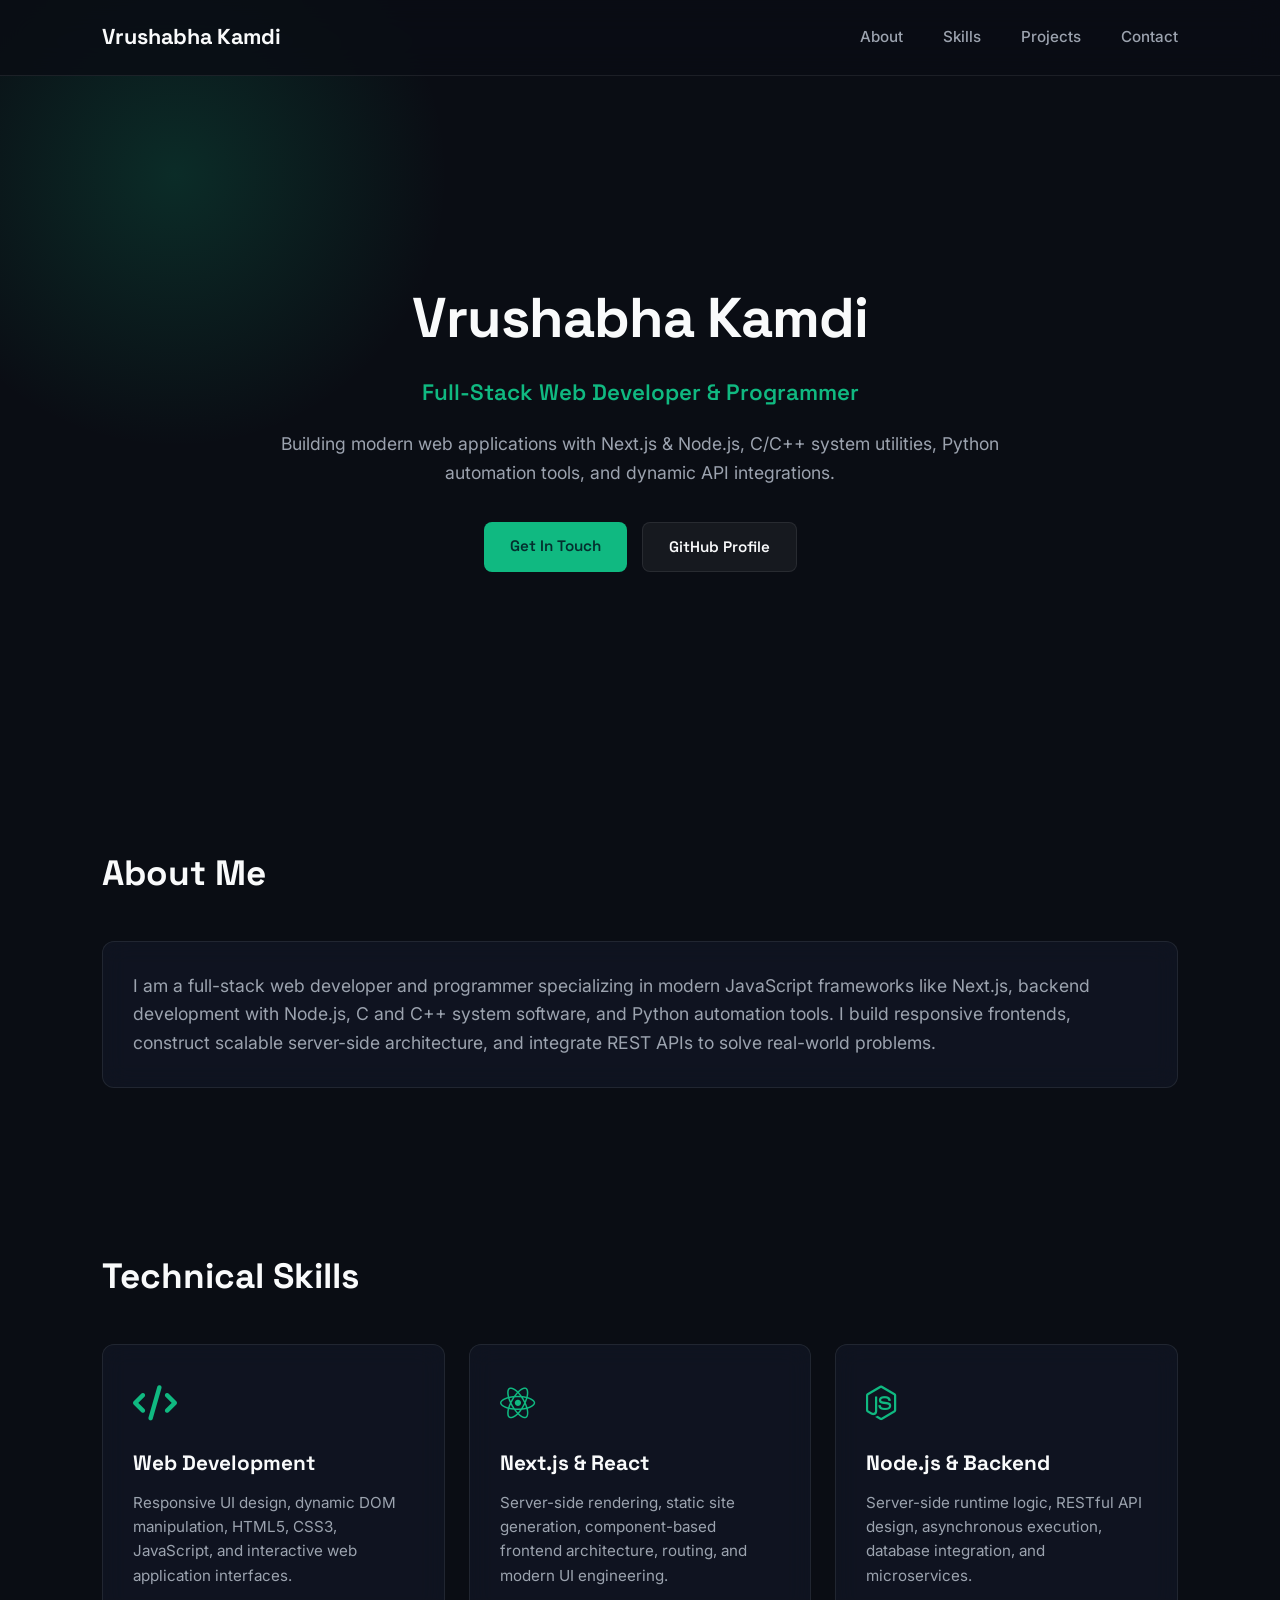
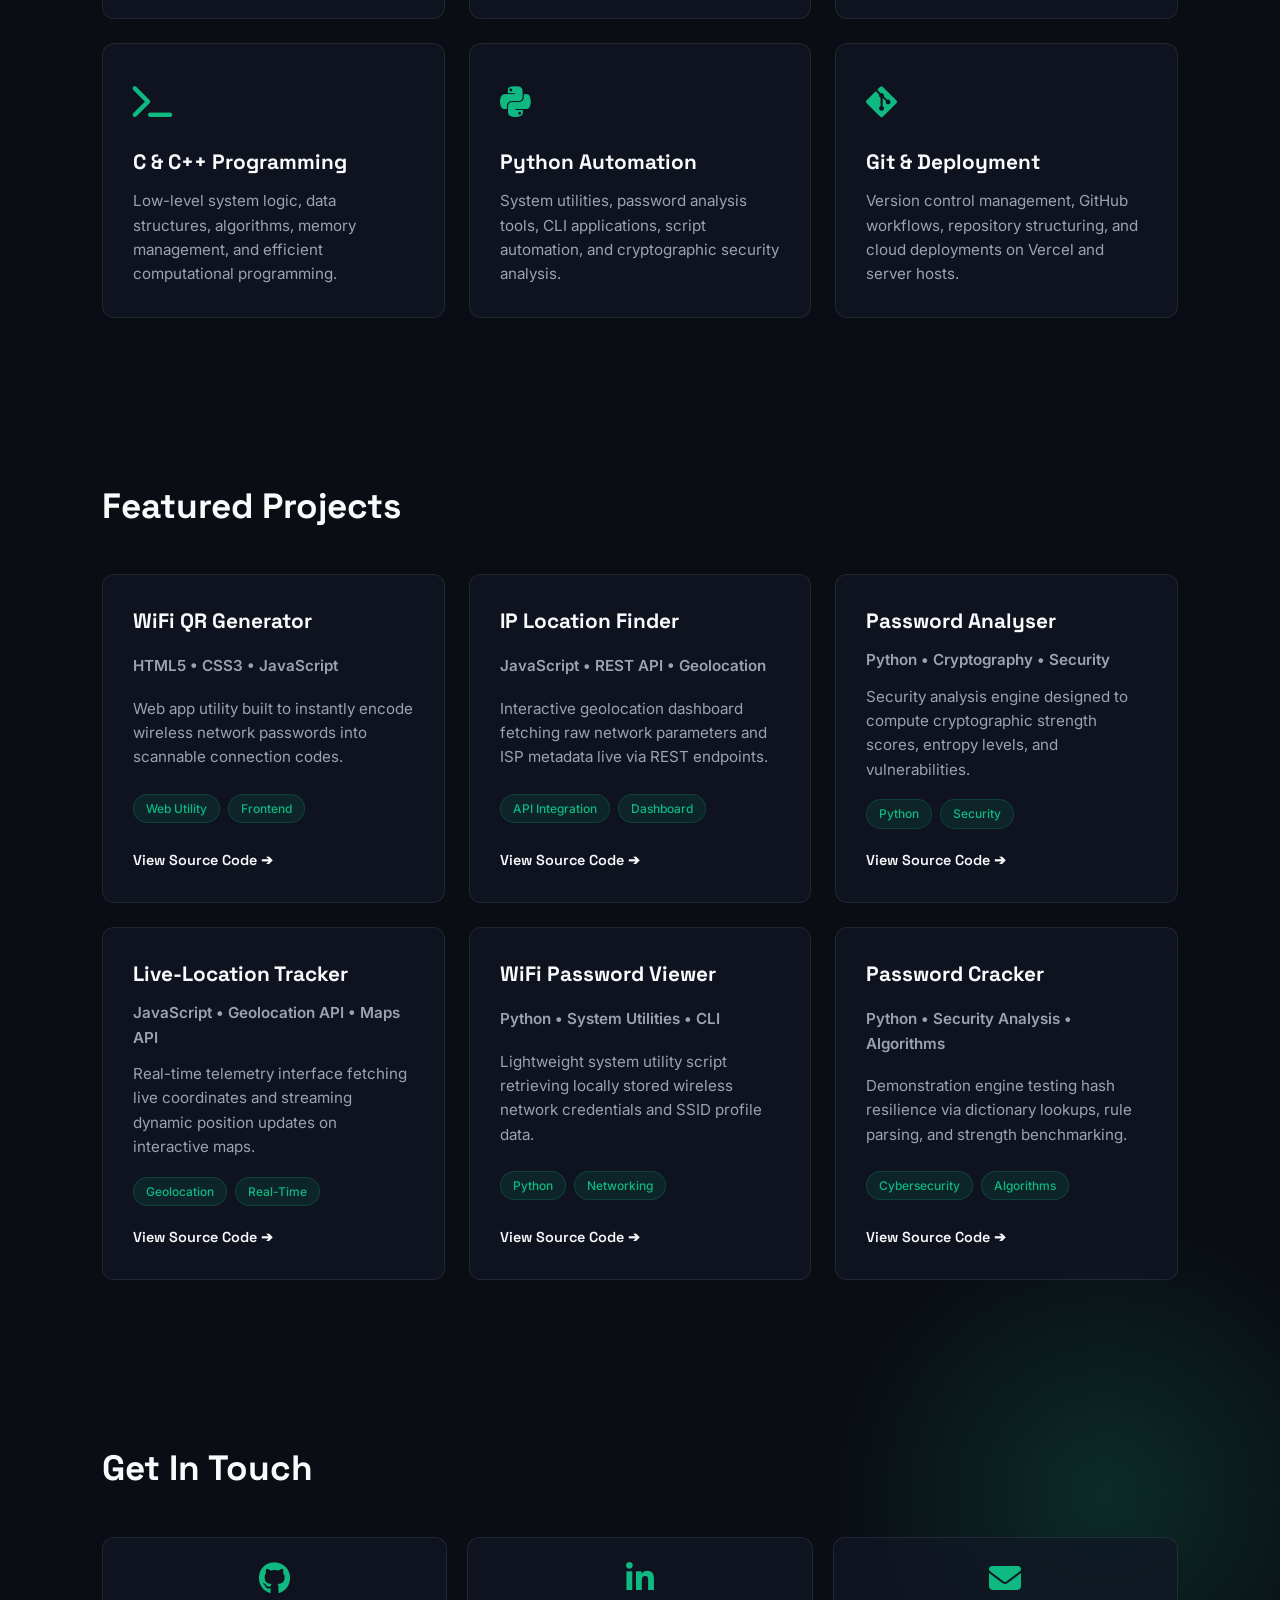
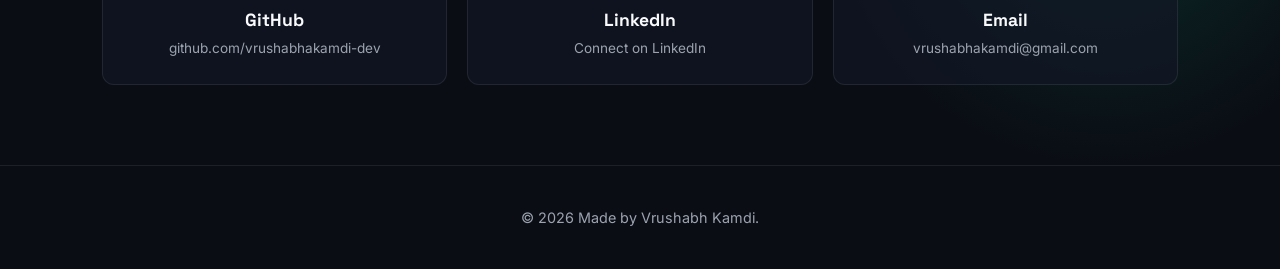
==== commit 1d9adf7a: "Update index.html" ====
--- a/index.html
+++ b/index.html
@@ -4,7 +4,7 @@
     <meta charset="UTF-8">
     <meta name="viewport" content="width=device-width, initial-scale=1.0">
     <title>Vrushabha Kamdi | Developer Portfolio</title>
-    <meta name="description" content="Personal developer portfolio of Vrushabha Kamdi featuring web tools, Python security scripts, C/C++ projects, and API applications.">
+    <meta name="description" content="Personal developer portfolio of Vrushabha Kamdi featuring web tools, Next.js apps, Node.js services, Python security scripts, and C/C++ software.">
     
     <!-- Fonts & Icons -->
     <link rel="preconnect" href="https://fonts.googleapis.com">
@@ -36,9 +36,9 @@
     <section id="home" class="hero-section">
         <div class="hero-container">
             <h1 class="hero-title">Vrushabha Kamdi</h1>
-            <p class="hero-subtitle">Web Developer &amp; Automation Engineer</p>
+            <p class="hero-subtitle">Full-Stack Web Developer &amp; Programmer</p>
             <p class="hero-description">
-                Building responsive web applications, C/C++ software, Python security utilities, network tools, and dynamic API implementations.
+                Building modern web applications with Next.js &amp; Node.js, C/C++ system utilities, Python automation tools, and dynamic API integrations.
             </p>
             <div class="hero-buttons">
                 <a href="#contact" class="btn btn-primary">Get In Touch</a>
@@ -52,7 +52,7 @@
         <h2 class="section-title">About Me</h2>
         <div class="about-card">
             <p>
-                I am a web developer and programmer focused on building modern user interfaces, system-level software in C and C++, Python automation, and security utilities. I build responsive frontends, integrate REST APIs, and write efficient logic to solve technical problems.
+                I am a full-stack web developer and programmer specializing in modern JavaScript frameworks like Next.js, backend development with Node.js, C and C++ system software, and Python automation tools. I build responsive frontends, construct scalable server-side architecture, and integrate REST APIs to solve real-world problems.
             </p>
         </div>
     </section>
@@ -64,7 +64,19 @@
             <div class="card">
                 <div class="card-icon"><i class="fas fa-code"></i></div>
                 <h3>Web Development</h3>
-                <p>Responsive UI design, dynamic DOM manipulation, HTML5, CSS3, JavaScript, and modern web application interfaces.</p>
+                <p>Responsive UI design, dynamic DOM manipulation, HTML5, CSS3, JavaScript, and interactive web application interfaces.</p>
+            </div>
+
+            <div class="card">
+                <div class="card-icon"><i class="fab fa-react"></i></div>
+                <h3>Next.js &amp; React</h3>
+                <p>Server-side rendering, static site generation, component-based frontend architecture, routing, and modern UI engineering.</p>
+            </div>
+
+            <div class="card">
+                <div class="card-icon"><i class="fab fa-node-js"></i></div>
+                <h3>Node.js &amp; Backend</h3>
+                <p>Server-side runtime logic, RESTful API design, asynchronous execution, database integration, and microservices.</p>
             </div>
 
             <div class="card">
@@ -76,19 +88,13 @@
             <div class="card">
                 <div class="card-icon"><i class="fab fa-python"></i></div>
                 <h3>Python Automation</h3>
-                <p>System utilities, password analysis tools, CLI applications, script automation, and cryptographic analysis.</p>
-            </div>
-
-            <div class="card">
-                <div class="card-icon"><i class="fas fa-network-wired"></i></div>
-                <h3>REST APIs &amp; Telemetry</h3>
-                <p>Fetching real-time endpoint metrics, network geolocation parsing, and third-party API integrations.</p>
+                <p>System utilities, password analysis tools, CLI applications, script automation, and cryptographic security analysis.</p>
             </div>
 
             <div class="card">
                 <div class="card-icon"><i class="fab fa-git-alt"></i></div>
                 <h3>Git &amp; Deployment</h3>
-                <p>Version control management, GitHub workflows, repository structuring, and cloud platform deployments.</p>
+                <p>Version control management, GitHub workflows, repository structuring, and cloud deployments on Vercel and server hosts.</p>
             </div>
         </div>
     </section>
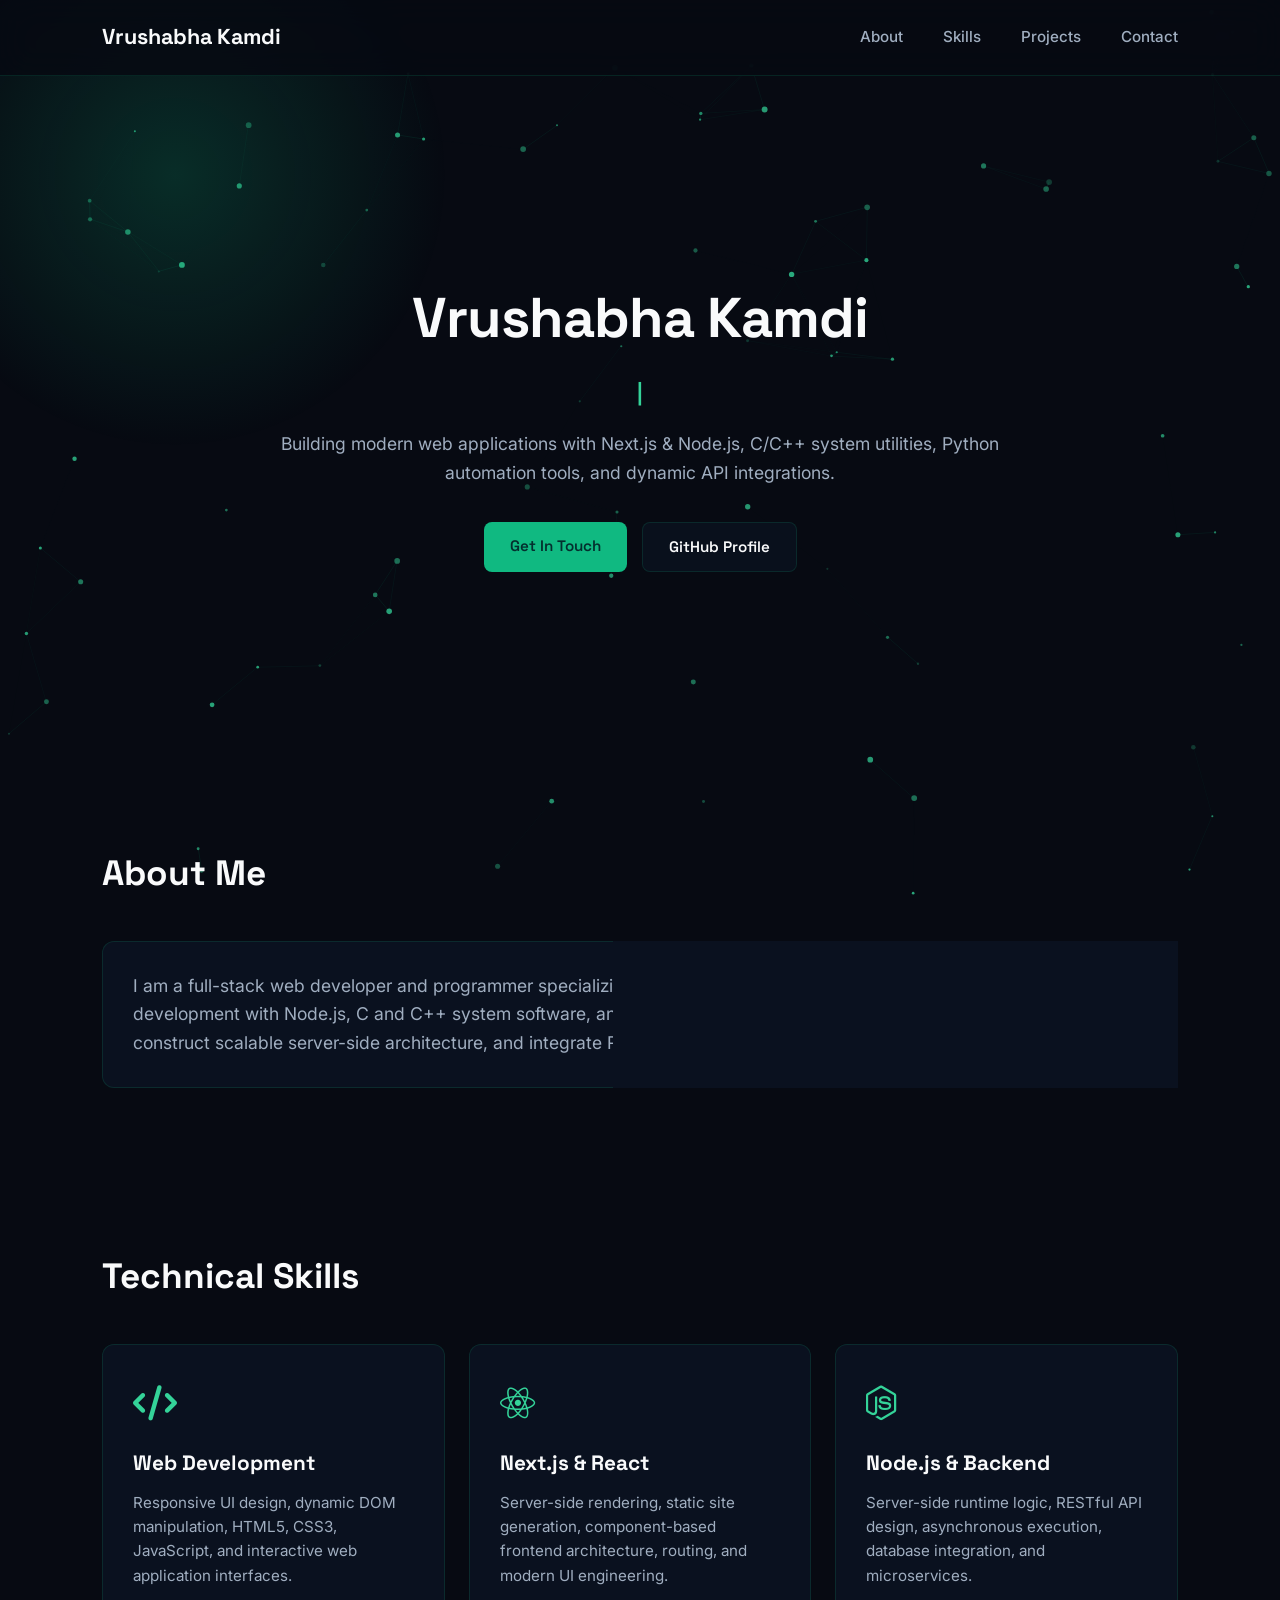
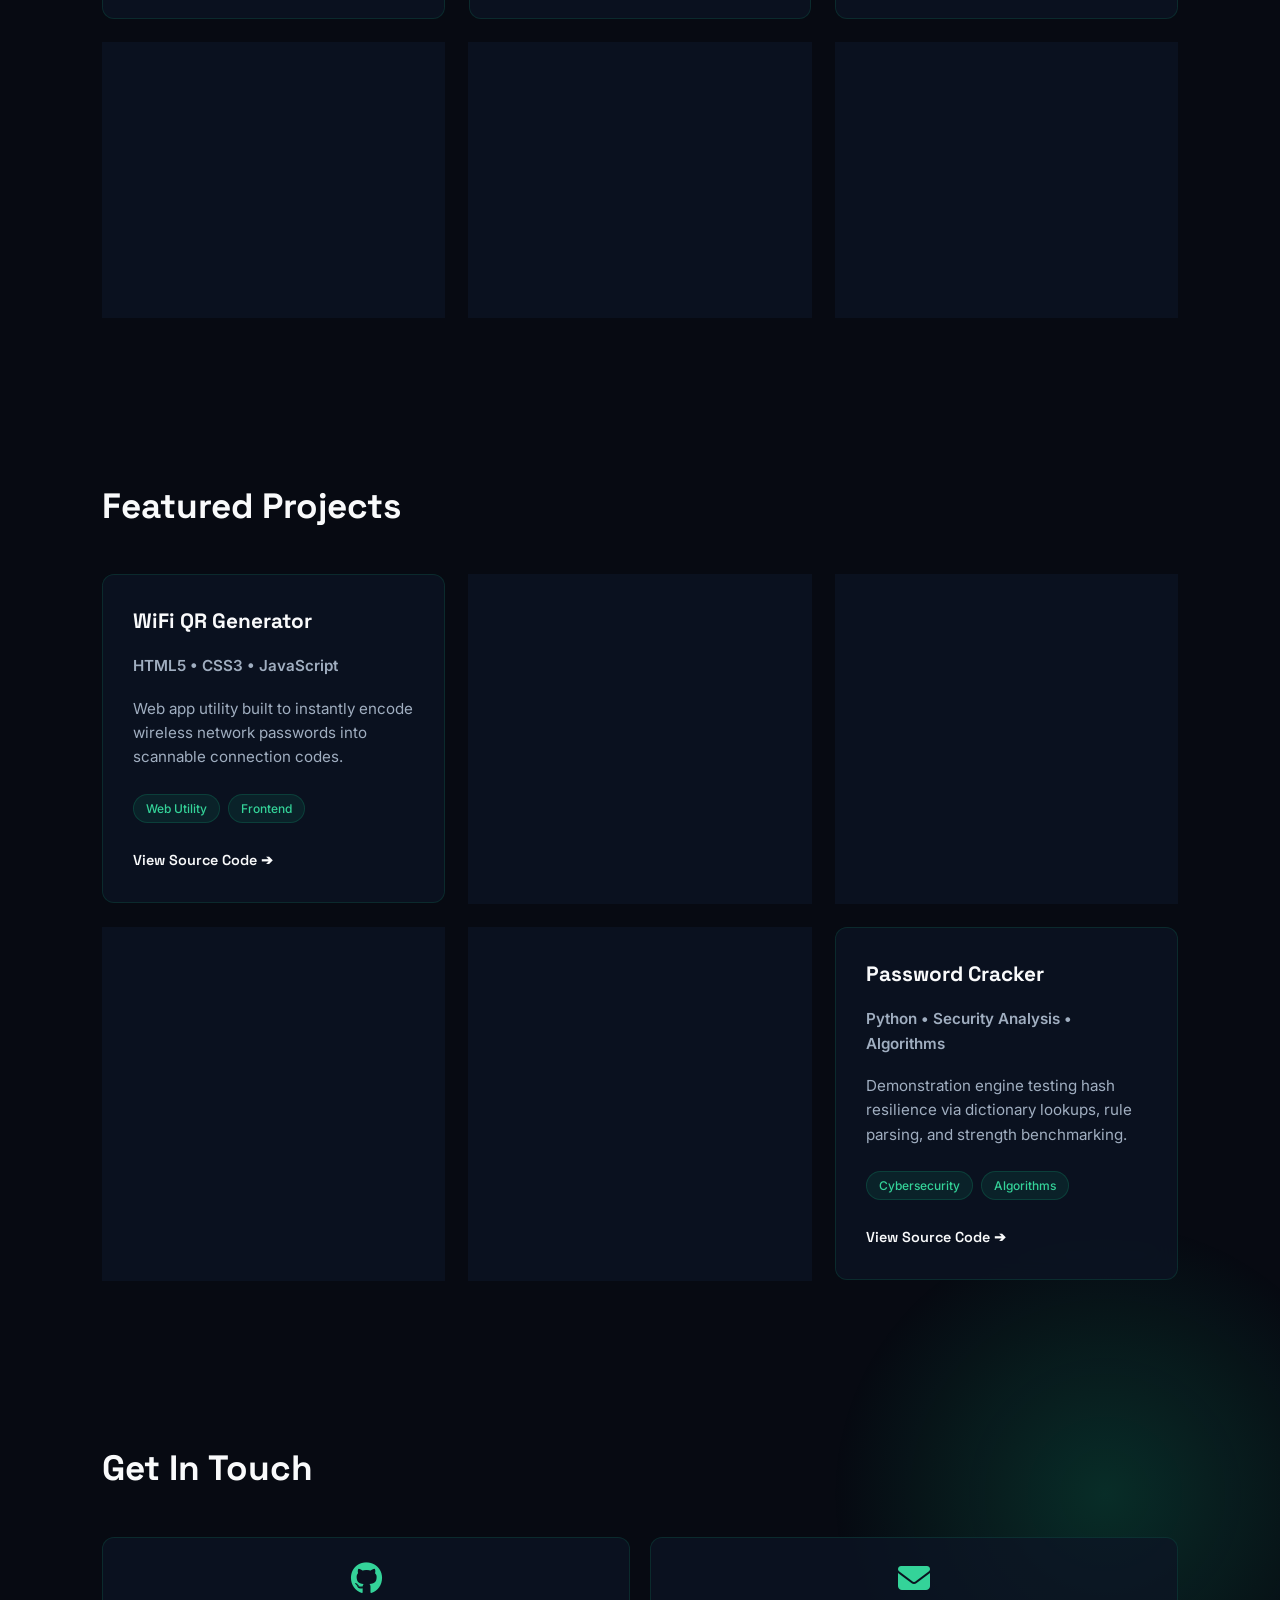
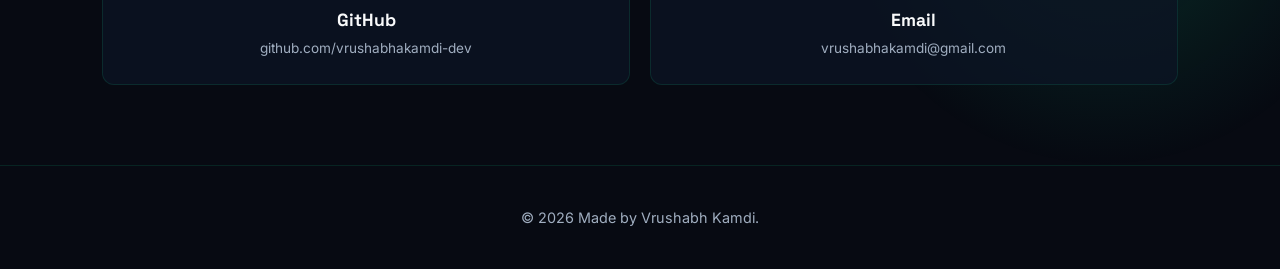
==== commit 396805cd: "Update index.html" ====
--- a/index.html
+++ b/index.html
@@ -16,6 +16,9 @@
 </head>
 <body>
 
+    <!-- Scroll Progress Indicator -->
+    <div id="scroll-progress"></div>
+
     <!-- Ambient Background Glows -->
     <div class="glow-bg glow-top-left"></div>
     <div class="glow-bg glow-bottom-right"></div>
@@ -36,7 +39,7 @@
     <section id="home" class="hero-section">
         <div class="hero-container">
             <h1 class="hero-title">Vrushabha Kamdi</h1>
-            <p class="hero-subtitle">Full-Stack Web Developer &amp; Programmer</p>
+            <p class="hero-subtitle"><span id="typewriter"></span><span class="cursor">|</span></p>
             <p class="hero-description">
                 Building modern web applications with Next.js &amp; Node.js, C/C++ system utilities, Python automation tools, and dynamic API integrations.
             </p>
@@ -180,11 +183,6 @@
                 <h3>GitHub</h3>
                 <p>github.com/vrushabhakamdi-dev</p>
             </a>
-            <a href="https://linkedin.com" target="_blank" rel="noopener noreferrer" class="contact-box">
-                <i class="fab fa-linkedin-in"></i>
-                <h3>LinkedIn</h3>
-                <p>Connect on LinkedIn</p>
-            </a>
             <a href="mailto:vrushabhakamdi@gmail.com" class="contact-box">
                 <i class="fas fa-envelope"></i>
                 <h3>Email</h3>
--- a/styles.css
+++ b/styles.css
@@ -1,12 +1,13 @@
 :root {
-    --bg-dark: #0a0d14;
-    --card-bg: rgba(18, 24, 38, 0.7);
-    --card-border: rgba(255, 255, 255, 0.08);
-    --card-border-hover: rgba(16, 185, 129, 0.4);
-    --accent-emerald: #10b981;
-    --accent-glow: rgba(16, 185, 129, 0.18);
+    --bg-dark: #070a12; /* Rich Dark Navy */
+    --card-bg: rgba(13, 20, 36, 0.75); /* Deep Navy Glassmorphism */
+    --card-border: rgba(16, 185, 129, 0.15); /* Submitting Emerald Border */
+    --card-border-hover: rgba(16, 185, 129, 0.5); /* Glowing Emerald Border */
+    --accent-emerald: #10b981; /* Primary Emerald Green */
+    --accent-emerald-bright: #34d399; /* Bright Emerald Highlight */
+    --accent-glow: rgba(16, 185, 129, 0.2);
     --text-heading: #f9fafb;
-    --text-body: #9ca3af;
+    --text-body: #a0aec0;
     --font-heading: 'Space Grotesk', sans-serif;
     --font-body: 'Inter', sans-serif;
 }
@@ -28,15 +29,26 @@
     position: relative;
 }
 
-/* Ambient Background Glows & Pulsing Keyframes */
+/* Background Canvas for Flying Particles */
+#particles-canvas {
+    position: fixed;
+    top: 0;
+    left: 0;
+    width: 100%;
+    height: 100%;
+    pointer-events: none;
+    z-index: 0;
+}
+
+/* Ambient Background Glows */
 .glow-bg {
     position: absolute;
     width: 550px;
     height: 550px;
     border-radius: 50%;
-    background: radial-gradient(circle, var(--accent-glow) 0%, rgba(10, 13, 20, 0) 70%);
+    background: radial-gradient(circle, var(--accent-glow) 0%, rgba(7, 10, 18, 0) 70%);
     pointer-events: none;
-    z-index: -1;
+    z-index: 1;
     animation: pulseGlow 8s ease-in-out infinite alternate;
 }
 
@@ -46,6 +58,12 @@
 @keyframes pulseGlow {
     0% { transform: scale(1) translate(0, 0); opacity: 0.7; }
     100% { transform: scale(1.15) translate(30px, -20px); opacity: 1; }
+}
+
+/* Ensure Page Content Sits Above Background Elements */
+header, section, footer {
+    position: relative;
+    z-index: 2;
 }
 
 /* Header & Animated Navbar */
@@ -55,7 +73,7 @@
     left: 0;
     width: 100%;
     padding: 1.25rem 8%;
-    background: rgba(10, 13, 20, 0.85);
+    background: rgba(7, 10, 18, 0.85);
     backdrop-filter: blur(16px);
     display: flex;
     justify-content: space-between;
@@ -108,7 +126,7 @@
 
 .navbar a:hover,
 .navbar a.active {
-    color: var(--accent-emerald);
+    color: var(--accent-emerald-bright);
 }
 
 #menu-btn {
@@ -119,7 +137,7 @@
     transition: transform 0.3s ease;
 }
 
-/* Hero Section Entry Animations */
+/* Hero Section */
 .hero-section {
     min-height: 85vh;
     display: flex;
@@ -145,7 +163,7 @@
     font-family: var(--font-heading);
     font-size: 1.4rem;
     font-weight: 600;
-    color: var(--accent-emerald);
+    color: var(--accent-emerald-bright);
     margin-bottom: 20px;
     animation: fadeInUp 0.8s ease 0.2s forwards;
     opacity: 0;
@@ -179,7 +197,7 @@
     }
 }
 
-/* Interactive Animated Buttons */
+/* Buttons */
 .btn {
     display: inline-block;
     padding: 12px 26px;
@@ -188,8 +206,6 @@
     font-size: 0.95rem;
     font-weight: 600;
     transition: all 0.3s cubic-bezier(0.25, 0.8, 0.25, 1);
-    position: relative;
-    overflow: hidden;
 }
 
 .btn-primary {
@@ -198,18 +214,19 @@
 }
 
 .btn-primary:hover {
+    background-color: var(--accent-emerald-bright);
     box-shadow: 0 0 25px rgba(16, 185, 129, 0.5);
     transform: translateY(-3px) scale(1.02);
 }
 
 .btn-secondary {
-    background-color: rgba(255, 255, 255, 0.05);
+    background-color: rgba(13, 20, 36, 0.6);
     color: var(--text-heading);
     border: 1px solid var(--card-border);
 }
 
 .btn-secondary:hover {
-    background-color: rgba(255, 255, 255, 0.1);
+    background-color: rgba(16, 185, 129, 0.1);
     border-color: var(--card-border-hover);
     transform: translateY(-3px) scale(1.02);
 }
@@ -232,12 +249,13 @@
     padding: 30px;
     backdrop-filter: blur(12px);
     font-size: 1.1rem;
-    transition: transform 0.3s ease, border-color 0.3s ease;
+    transition: transform 0.3s ease, border-color 0.3s ease, box-shadow 0.3s ease;
 }
 
 .about-card:hover {
     border-color: var(--card-border-hover);
     transform: translateY(-3px);
+    box-shadow: 0 10px 30px rgba(16, 185, 129, 0.1);
 }
 
 .grid-container {
@@ -246,7 +264,7 @@
     gap: 24px;
 }
 
-/* Card Hover Elevate & Icon Lift Animation */
+/* Cards */
 .card {
     background: var(--card-bg);
     border: 1px solid var(--card-border);
@@ -259,12 +277,12 @@
 .card:hover {
     border-color: var(--card-border-hover);
     transform: translateY(-8px);
-    box-shadow: 0 12px 30px rgba(0, 0, 0, 0.3);
+    box-shadow: 0 12px 30px rgba(0, 0, 0, 0.4), 0 0 20px rgba(16, 185, 129, 0.15);
 }
 
 .card-icon {
     font-size: 2.2rem;
-    color: var(--accent-emerald);
+    color: var(--accent-emerald-bright);
     margin-bottom: 16px;
     transition: transform 0.3s ease;
 }
@@ -285,7 +303,7 @@
     color: var(--text-body);
 }
 
-/* Project Cards Link Arrow Animation */
+/* Project Cards */
 .project-card {
     display: flex;
     flex-direction: column;
@@ -294,7 +312,7 @@
 
 .project-subtitle {
     font-size: 0.85rem;
-    color: var(--accent-emerald);
+    color: var(--accent-emerald-bright);
     font-weight: 600;
     margin-bottom: 12px;
 }
@@ -310,7 +328,7 @@
     font-size: 0.75rem;
     font-weight: 500;
     background: rgba(16, 185, 129, 0.1);
-    color: var(--accent-emerald);
+    color: var(--accent-emerald-bright);
     padding: 4px 12px;
     border-radius: 20px;
     border: 1px solid rgba(16, 185, 129, 0.2);
@@ -318,7 +336,7 @@
 }
 
 .card:hover .badge {
-    background: rgba(16, 185, 129, 0.2);
+    background: rgba(16, 185, 129, 0.25);
 }
 
 .card-link {
@@ -333,11 +351,11 @@
 }
 
 .card-link:hover {
-    color: var(--accent-emerald);
+    color: var(--accent-emerald-bright);
     transform: translateX(5px);
 }
 
-/* Contact Section Animated Cards */
+/* Contact Section */
 .contact-grid {
     display: grid;
     grid-template-columns: repeat(auto-fit, minmax(240px, 1fr));
@@ -357,12 +375,12 @@
 .contact-box:hover {
     border-color: var(--card-border-hover);
     transform: translateY(-6px);
-    box-shadow: 0 10px 25px rgba(0, 0, 0, 0.25);
+    box-shadow: 0 10px 25px rgba(0, 0, 0, 0.3), 0 0 15px rgba(16, 185, 129, 0.15);
 }
 
 .contact-box i {
     font-size: 2rem;
-    color: var(--accent-emerald);
+    color: var(--accent-emerald-bright);
     margin-bottom: 12px;
     transition: transform 0.3s ease;
 }
@@ -382,7 +400,7 @@
     color: var(--text-body);
 }
 
-/* Scroll Reveal Classes (Driven by JS) */
+/* Scroll Reveal Classes */
 .reveal {
     opacity: 0;
     transform: translateY(40px);
@@ -410,7 +428,7 @@
         top: 100%;
         left: 0;
         width: 100%;
-        background: rgba(10, 13, 20, 0.95);
+        background: rgba(7, 10, 18, 0.95);
         backdrop-filter: blur(16px);
         flex-direction: column;
         padding: 20px 8%;
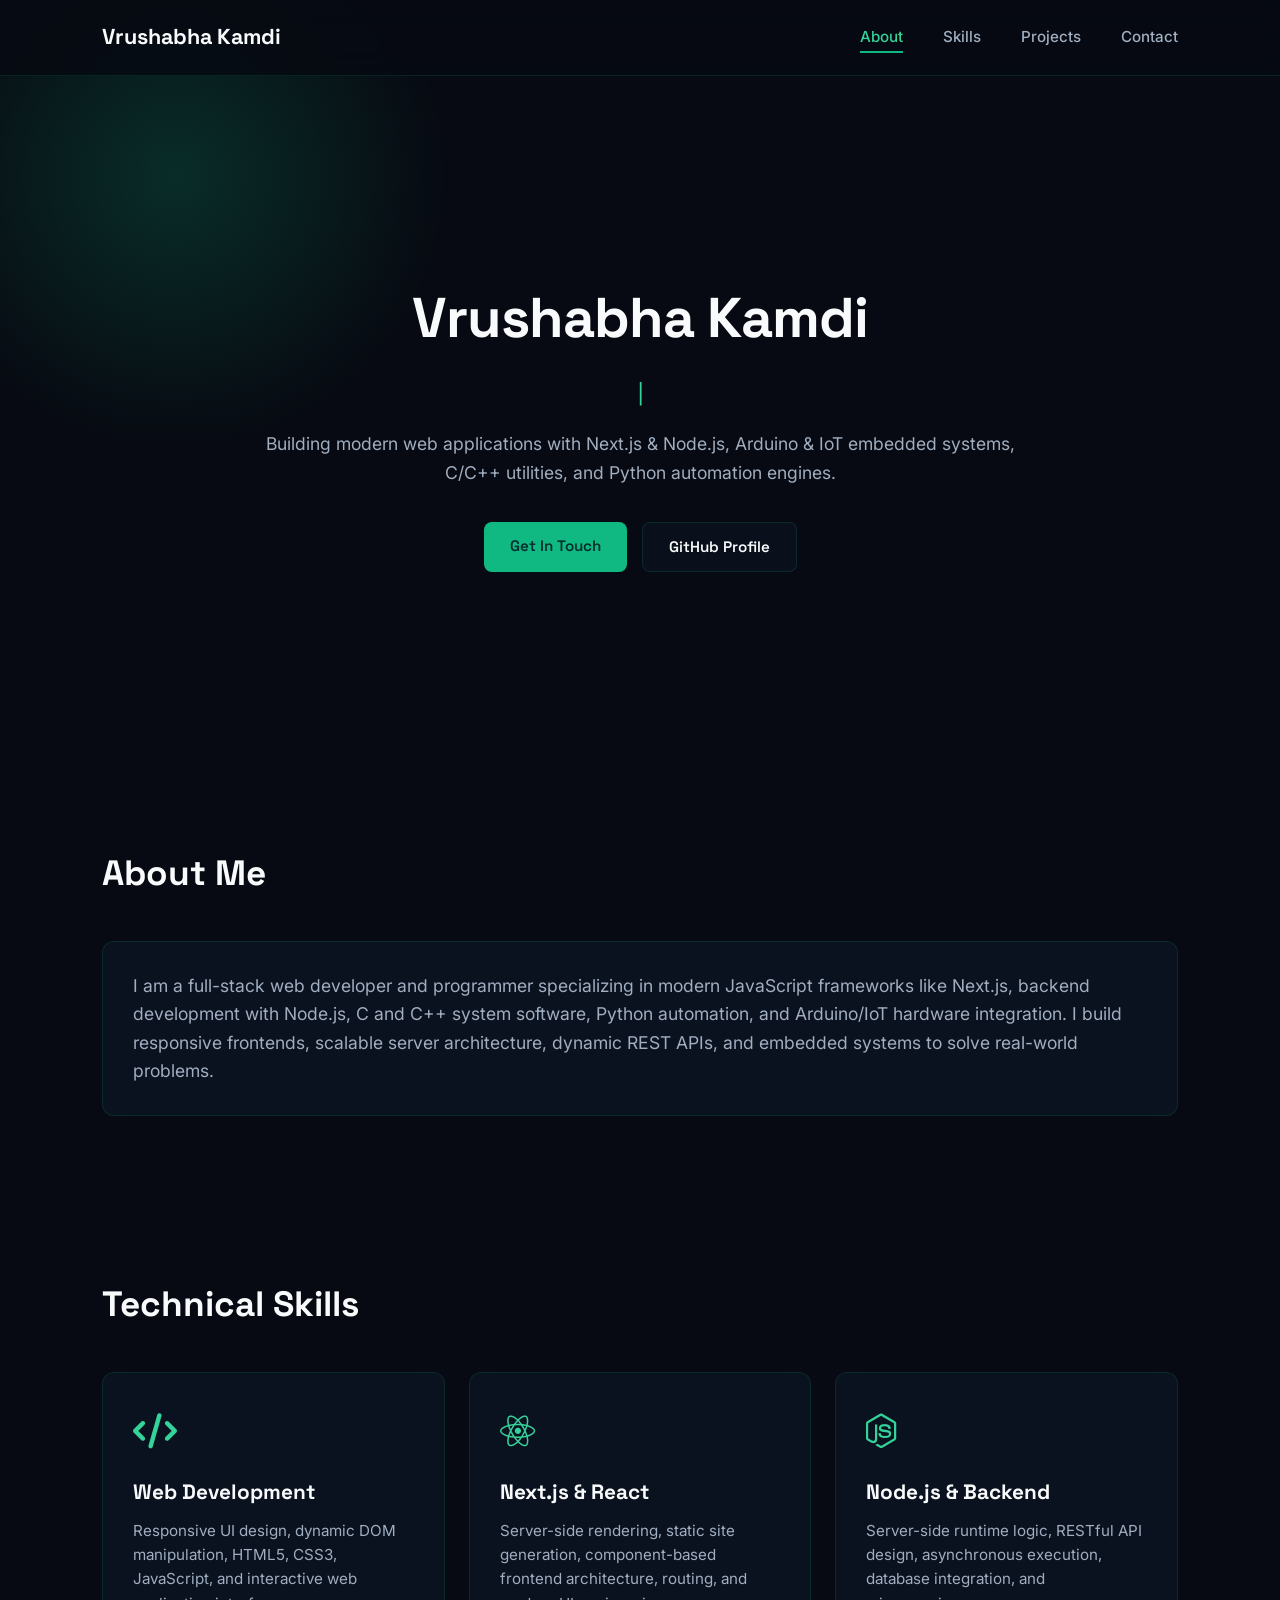
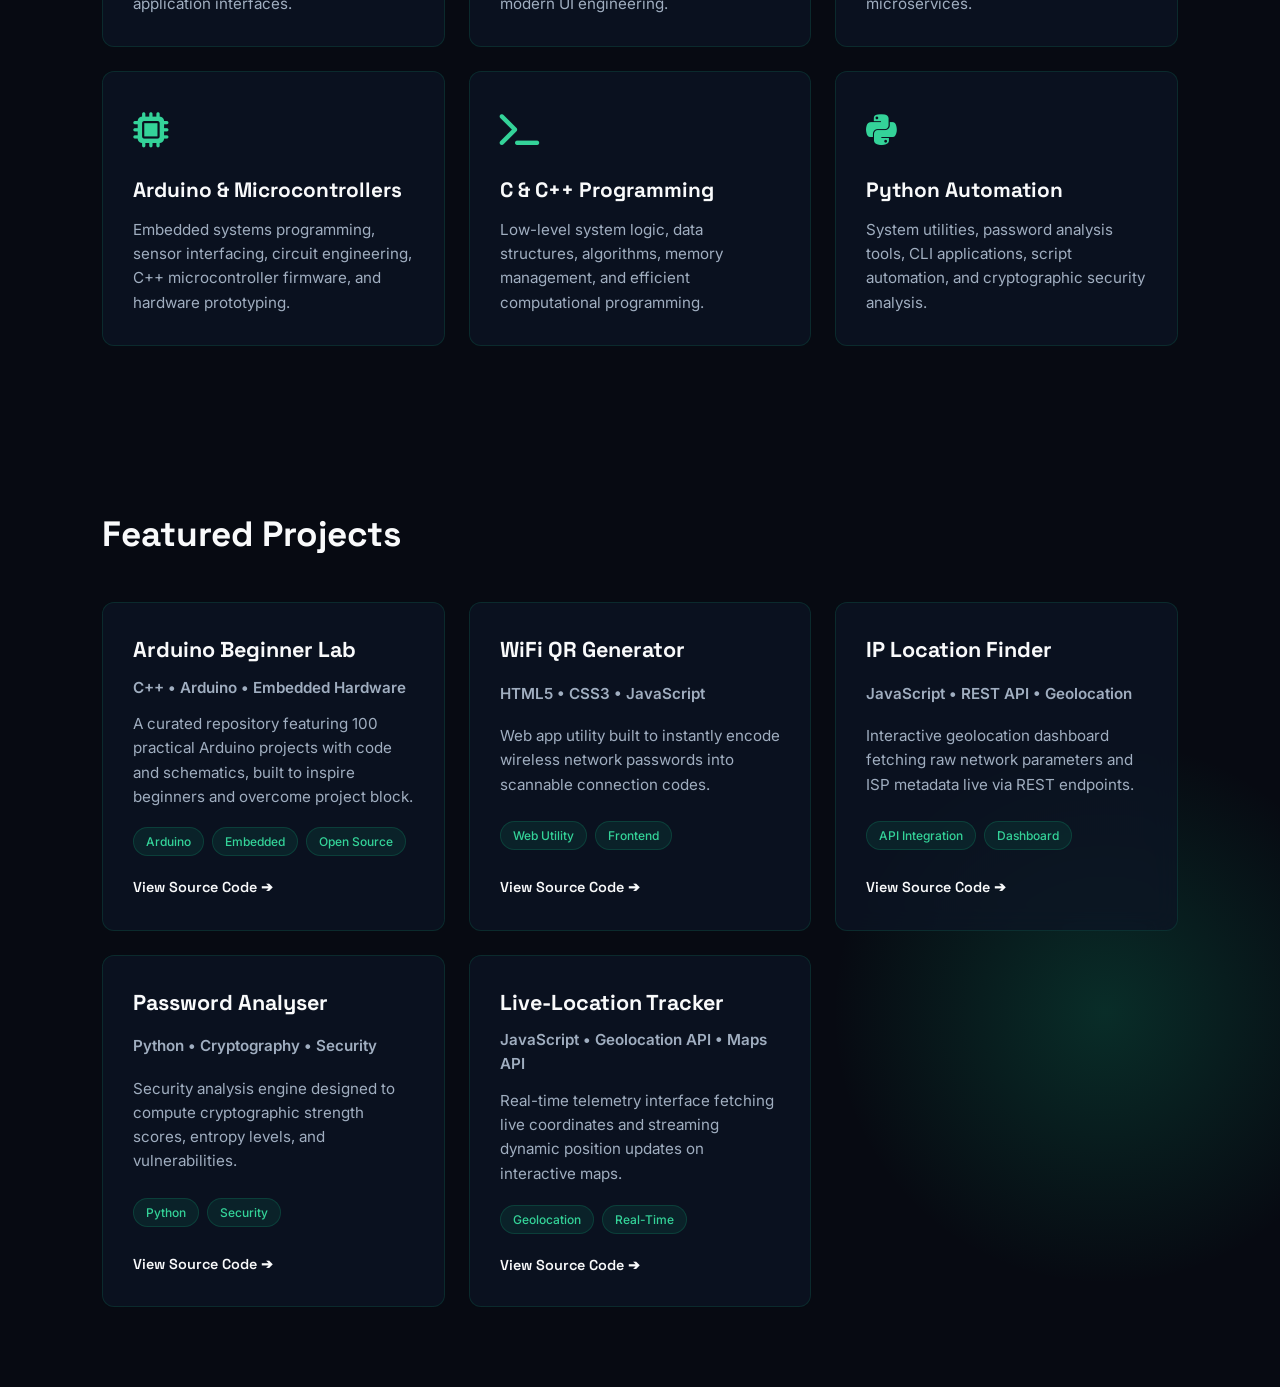
==== commit a7749b68: "Update index.html" ====
--- a/index.html
+++ b/index.html
@@ -4,7 +4,7 @@
     <meta charset="UTF-8">
     <meta name="viewport" content="width=device-width, initial-scale=1.0">
     <title>Vrushabha Kamdi | Developer Portfolio</title>
-    <meta name="description" content="Personal developer portfolio of Vrushabha Kamdi featuring web tools, Next.js apps, Node.js services, Python security scripts, and C/C++ software.">
+    <meta name="description" content="Personal developer portfolio of Vrushabha Kamdi featuring web tools, Next.js apps, Node.js services, Python security scripts, C/C++ software, and Arduino microcontroller projects.">
     
     <!-- Fonts & Icons -->
     <link rel="preconnect" href="https://fonts.googleapis.com">
@@ -41,7 +41,7 @@
             <h1 class="hero-title">Vrushabha Kamdi</h1>
             <p class="hero-subtitle"><span id="typewriter"></span><span class="cursor">|</span></p>
             <p class="hero-description">
-                Building modern web applications with Next.js &amp; Node.js, C/C++ system utilities, Python automation tools, and dynamic API integrations.
+                Building modern web applications with Next.js &amp; Node.js, Arduino &amp; IoT embedded systems, C/C++ utilities, and Python automation engines.
             </p>
             <div class="hero-buttons">
                 <a href="#contact" class="btn btn-primary">Get In Touch</a>
@@ -55,7 +55,7 @@
         <h2 class="section-title">About Me</h2>
         <div class="about-card">
             <p>
-                I am a full-stack web developer and programmer specializing in modern JavaScript frameworks like Next.js, backend development with Node.js, C and C++ system software, and Python automation tools. I build responsive frontends, construct scalable server-side architecture, and integrate REST APIs to solve real-world problems.
+                I am a full-stack web developer and programmer specializing in modern JavaScript frameworks like Next.js, backend development with Node.js, C and C++ system software, Python automation, and Arduino/IoT hardware integration. I build responsive frontends, scalable server architecture, dynamic REST APIs, and embedded systems to solve real-world problems.
             </p>
         </div>
     </section>
@@ -83,6 +83,12 @@
             </div>
 
             <div class="card">
+                <div class="card-icon"><i class="fas fa-microchip"></i></div>
+                <h3>Arduino &amp; Microcontrollers</h3>
+                <p>Embedded systems programming, sensor interfacing, circuit engineering, C++ microcontroller firmware, and hardware prototyping.</p>
+            </div>
+
+            <div class="card">
                 <div class="card-icon"><i class="fas fa-terminal"></i></div>
                 <h3>C &amp; C++ Programming</h3>
                 <p>Low-level system logic, data structures, algorithms, memory management, and efficient computational programming.</p>
@@ -93,12 +99,6 @@
                 <h3>Python Automation</h3>
                 <p>System utilities, password analysis tools, CLI applications, script automation, and cryptographic security analysis.</p>
             </div>
-
-            <div class="card">
-                <div class="card-icon"><i class="fab fa-git-alt"></i></div>
-                <h3>Git &amp; Deployment</h3>
-                <p>Version control management, GitHub workflows, repository structuring, and cloud deployments on Vercel and server hosts.</p>
-            </div>
         </div>
     </section>
 
@@ -106,6 +106,18 @@
     <section id="projects" class="section">
         <h2 class="section-title">Featured Projects</h2>
         <div class="grid-container">
+            <div class="card project-card">
+                <h3>Arduino Beginner Lab</h3>
+                <p class="project-subtitle">C++ • Arduino • Embedded Hardware</p>
+                <p>A curated repository featuring 100 practical Arduino projects with code and schematics, built to inspire beginners and overcome project block.</p>
+                <div class="badge-container">
+                    <span class="badge">Arduino</span>
+                    <span class="badge">Embedded</span>
+                    <span class="badge">Open Source</span>
+                </div>
+                <a href="https://github.com/vrushabhakamdi-dev/Arduino-Beginner-Lab" target="_blank" rel="noopener noreferrer" class="card-link">View Source Code ➔</a>
+            </div>
+
             <div class="card project-card">
                 <h3>WiFi QR Generator</h3>
                 <p class="project-subtitle">HTML5 • CSS3 • JavaScript</p>
@@ -149,53 +161,3 @@
                 </div>
                 <a href="https://github.com/vrushabhakamdi-dev" target="_blank" rel="noopener noreferrer" class="card-link">View Source Code ➔</a>
             </div>
-
-            <div class="card project-card">
-                <h3>WiFi Password Viewer</h3>
-                <p class="project-subtitle">Python • System Utilities • CLI</p>
-                <p>Lightweight system utility script retrieving locally stored wireless network credentials and SSID profile data.</p>
-                <div class="badge-container">
-                    <span class="badge">Python</span>
-                    <span class="badge">Networking</span>
-                </div>
-                <a href="https://github.com/vrushabhakamdi-dev" target="_blank" rel="noopener noreferrer" class="card-link">View Source Code ➔</a>
-            </div>
-
-            <div class="card project-card">
-                <h3>Password Cracker</h3>
-                <p class="project-subtitle">Python • Security Analysis • Algorithms</p>
-                <p>Demonstration engine testing hash resilience via dictionary lookups, rule parsing, and strength benchmarking.</p>
-                <div class="badge-container">
-                    <span class="badge">Cybersecurity</span>
-                    <span class="badge">Algorithms</span>
-                </div>
-                <a href="https://github.com/vrushabhakamdi-dev" target="_blank" rel="noopener noreferrer" class="card-link">View Source Code ➔</a>
-            </div>
-        </div>
-    </section>
-
-    <!-- Contact Section -->
-    <section id="contact" class="section">
-        <h2 class="section-title">Get In Touch</h2>
-        <div class="contact-grid">
-            <a href="https://github.com/vrushabhakamdi-dev" target="_blank" rel="noopener noreferrer" class="contact-box">
-                <i class="fab fa-github"></i>
-                <h3>GitHub</h3>
-                <p>github.com/vrushabhakamdi-dev</p>
-            </a>
-            <a href="mailto:vrushabhakamdi@gmail.com" class="contact-box">
-                <i class="fas fa-envelope"></i>
-                <h3>Email</h3>
-                <p>vrushabhakamdi@gmail.com</p>
-            </a>
-        </div>
-    </section>
-
-    <!-- Footer -->
-    <footer class="footer">
-        <p>&copy; 2026 Made by Vrushabh Kamdi.</p>
-    </footer>
-
-    <script src="script.js"></script>
-</body>
-</html>
--- a/styles.css
+++ b/styles.css
@@ -29,6 +29,19 @@
     position: relative;
 }
 
+/* Scroll Progress Bar */
+#scroll-progress {
+    position: fixed;
+    top: 0;
+    left: 0;
+    height: 3px;
+    background: linear-gradient(90deg, var(--accent-emerald), var(--accent-emerald-bright));
+    width: 0%;
+    z-index: 2000;
+    box-shadow: 0 0 10px var(--accent-emerald-bright);
+    transition: width 0.1s ease-out;
+}
+
 /* Background Canvas for Flying Particles */
 #particles-canvas {
     position: fixed;
@@ -169,6 +182,17 @@
     opacity: 0;
 }
 
+.cursor {
+    color: var(--accent-emerald-bright);
+    font-weight: 400;
+    animation: blink 0.7s infinite;
+}
+
+@keyframes blink {
+    0%, 100% { opacity: 1; }
+    50% { opacity: 0; }
+}
+
 .hero-description {
     font-size: 1.1rem;
     color: var(--text-body);
@@ -264,31 +288,33 @@
     gap: 24px;
 }
 
-/* Cards */
-.card {
+/* Base Cards with 3D Space */
+.card, .project-card {
     background: var(--card-bg);
     border: 1px solid var(--card-border);
     border-radius: 12px;
     padding: 30px;
     backdrop-filter: blur(12px);
-    transition: all 0.35s cubic-bezier(0.165, 0.84, 0.44, 1);
-}
-
-.card:hover {
+    transform-style: preserve-3d;
+    transition: border-color 0.35s ease, box-shadow 0.35s ease, transform 0.35s cubic-bezier(0.165, 0.84, 0.44, 1);
+}
+
+.card:hover, .project-card:hover {
     border-color: var(--card-border-hover);
-    transform: translateY(-8px);
     box-shadow: 0 12px 30px rgba(0, 0, 0, 0.4), 0 0 20px rgba(16, 185, 129, 0.15);
 }
 
+/* Skill Icons Pop-Out Animation */
 .card-icon {
     font-size: 2.2rem;
     color: var(--accent-emerald-bright);
     margin-bottom: 16px;
-    transition: transform 0.3s ease;
+    transition: transform 0.35s cubic-bezier(0.175, 0.885, 0.32, 1.275);
+    transform: translateZ(0px);
 }
 
 .card:hover .card-icon {
-    transform: translateY(-4px) scale(1.1);
+    transform: translateZ(30px) scale(1.15) translateY(-4px);
 }
 
 .card h3 {
@@ -303,11 +329,28 @@
     color: var(--text-body);
 }
 
-/* Project Cards */
+/* Project Cards & Title Pop-Out Animation */
 .project-card {
     display: flex;
     flex-direction: column;
     justify-content: space-between;
+}
+
+.project-card h3 {
+    font-family: var(--font-heading);
+    font-size: 1.35rem;
+    color: var(--text-heading);
+    margin-bottom: 8px;
+    display: inline-block;
+    transition: transform 0.35s cubic-bezier(0.175, 0.885, 0.32, 1.275), color 0.3s ease, text-shadow 0.3s ease;
+    transform: translateZ(0px);
+}
+
+/* Hover: Project Title Pops Forward in 3D Space */
+.project-card:hover h3 {
+    color: var(--accent-emerald-bright);
+    transform: translateZ(35px) scale(1.06);
+    text-shadow: 0 0 15px rgba(52, 211, 153, 0.5);
 }
 
 .project-subtitle {
@@ -335,7 +378,7 @@
     transition: background 0.3s ease;
 }
 
-.card:hover .badge {
+.card:hover .badge, .project-card:hover .badge {
     background: rgba(16, 185, 129, 0.25);
 }
 
@@ -355,11 +398,12 @@
     transform: translateX(5px);
 }
 
-/* Contact Section */
+/* Contact Section Grid */
 .contact-grid {
     display: grid;
-    grid-template-columns: repeat(auto-fit, minmax(240px, 1fr));
-    gap: 20px;
+    grid-template-columns: repeat(auto-fit, minmax(260px, 360px));
+    justify-content: center;
+    gap: 24px;
 }
 
 .contact-box {
@@ -368,13 +412,13 @@
     border-radius: 12px;
     padding: 24px;
     text-align: center;
+    transform-style: preserve-3d;
     transition: all 0.35s cubic-bezier(0.165, 0.84, 0.44, 1);
     color: var(--text-heading);
 }
 
 .contact-box:hover {
     border-color: var(--card-border-hover);
-    transform: translateY(-6px);
     box-shadow: 0 10px 25px rgba(0, 0, 0, 0.3), 0 0 15px rgba(16, 185, 129, 0.15);
 }
 
@@ -382,11 +426,12 @@
     font-size: 2rem;
     color: var(--accent-emerald-bright);
     margin-bottom: 12px;
-    transition: transform 0.3s ease;
+    transition: transform 0.35s cubic-bezier(0.175, 0.885, 0.32, 1.275);
+    transform: translateZ(0px);
 }
 
 .contact-box:hover i {
-    transform: scale(1.2) rotate(5deg);
+    transform: translateZ(25px) scale(1.2) rotate(5deg);
 }
 
 .contact-box h3 {
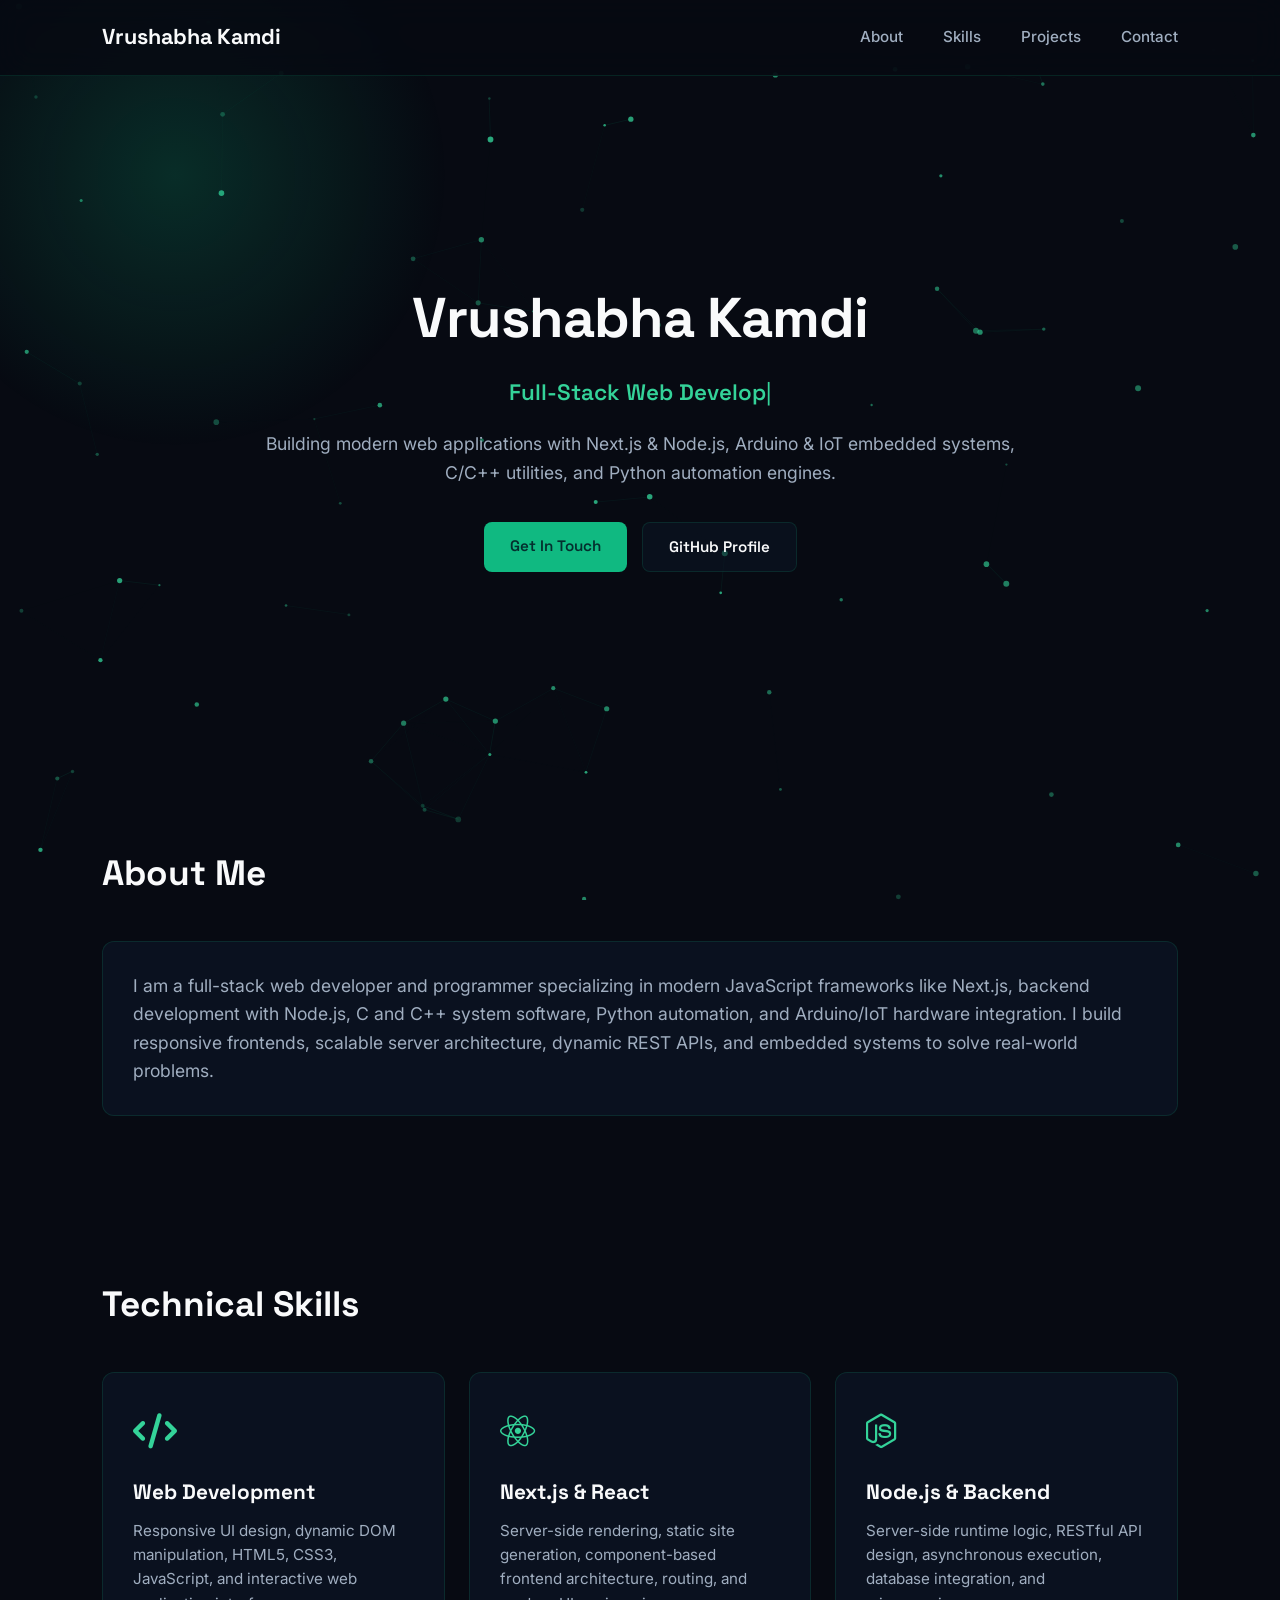
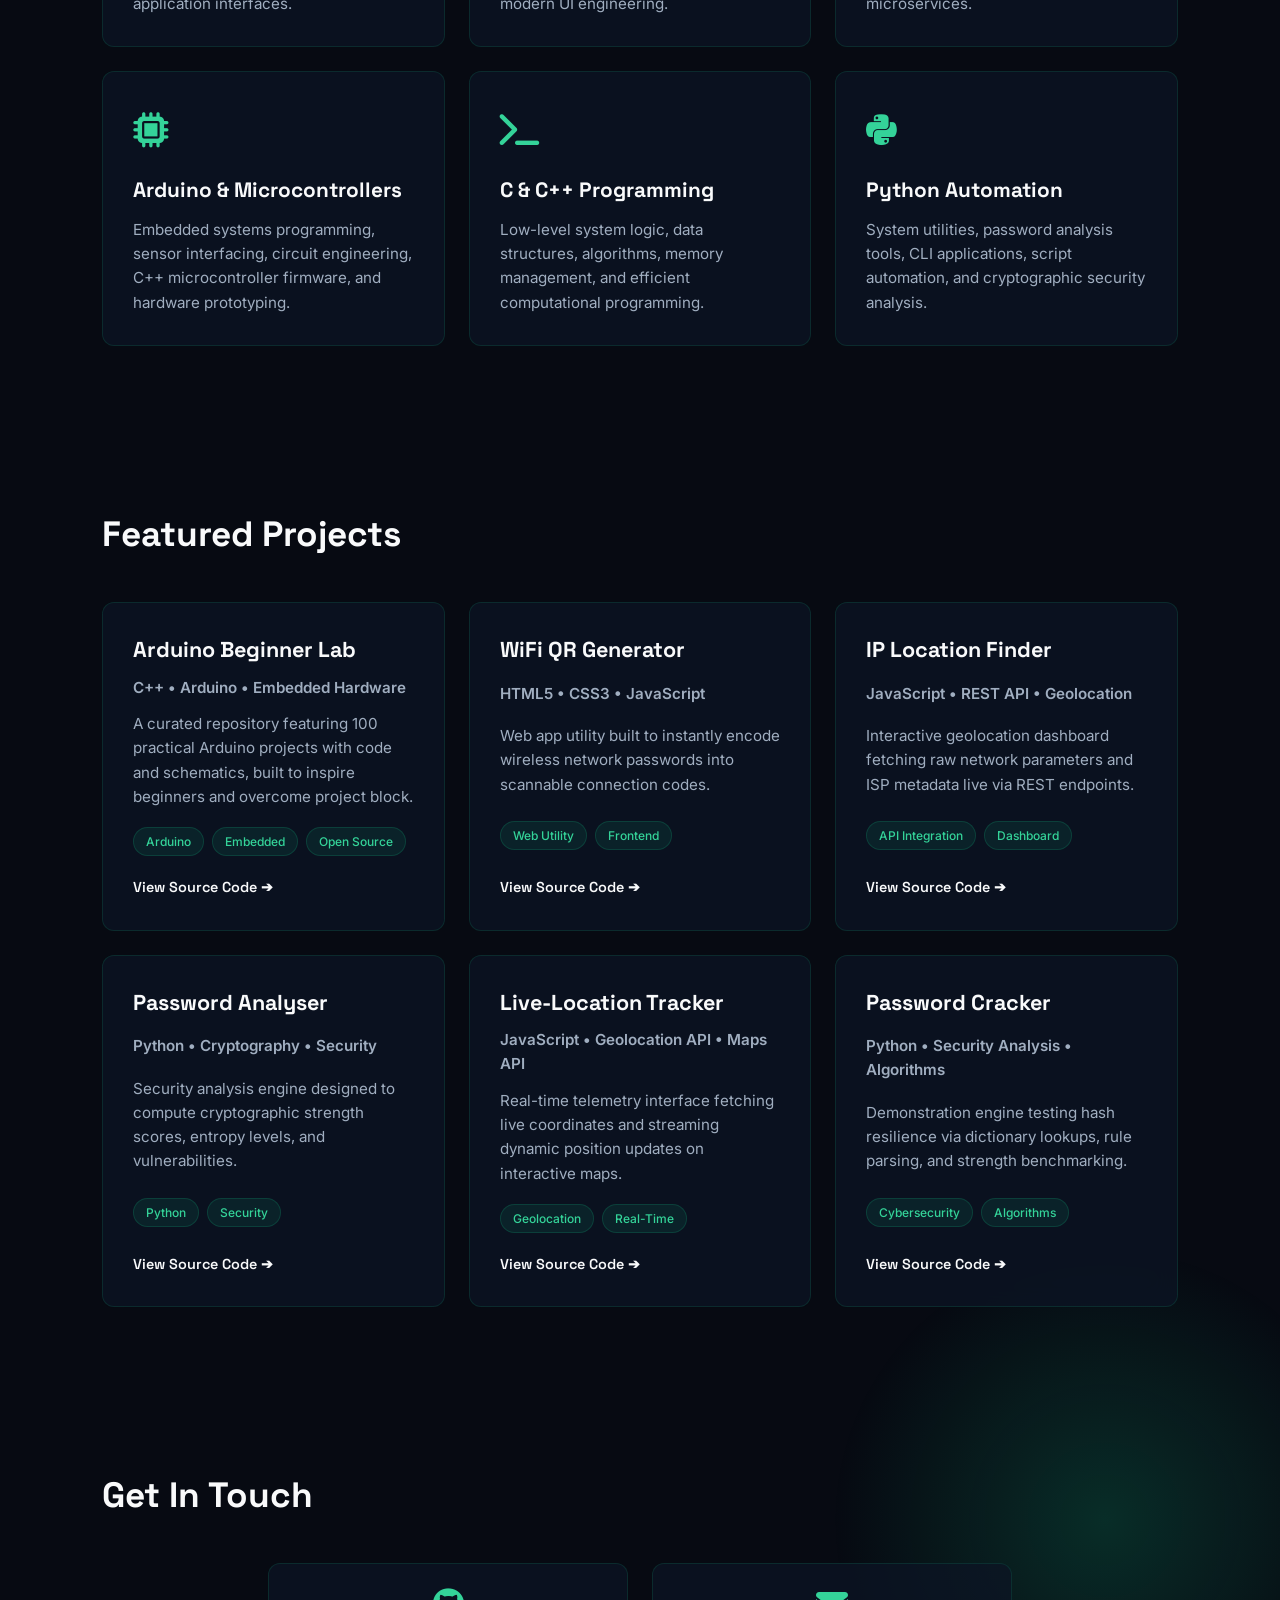
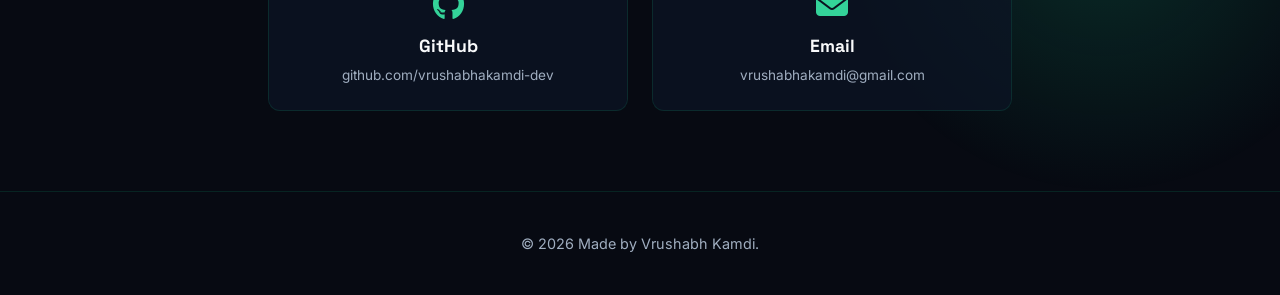
==== commit f075d9a6: "Update index.html" ====
--- a/index.html
+++ b/index.html
@@ -126,7 +126,7 @@
                     <span class="badge">Web Utility</span>
                     <span class="badge">Frontend</span>
                 </div>
-                <a href="https://github.com/vrushabhakamdi-dev/wifi-qr-code-generator" target="_blank" rel="noopener noreferrer" class="card-link">View Source Code ➔</a>
+                <a href="https://github.com/vrushabhakamdi-dev/wifi_qrcode_generator" target="_blank" rel="noopener noreferrer" class="card-link">View Source Code ➔</a>
             </div>
 
             <div class="card project-card">
@@ -159,5 +159,44 @@
                     <span class="badge">Geolocation</span>
                     <span class="badge">Real-Time</span>
                 </div>
-                <a href="https://github.com/vrushabhakamdi-dev" target="_blank" rel="noopener noreferrer" class="card-link">View Source Code ➔</a>
-            </div>
+                <a href="https://github.com/vrushabhakamdi-dev/ip-location-finder" target="_blank" rel="noopener noreferrer" class="card-link">View Source Code ➔</a>
+            </div>
+
+            <div class="card project-card">
+                <h3>Password Cracker</h3>
+                <p class="project-subtitle">Python • Security Analysis • Algorithms</p>
+                <p>Demonstration engine testing hash resilience via dictionary lookups, rule parsing, and strength benchmarking.</p>
+                <div class="badge-container">
+                    <span class="badge">Cybersecurity</span>
+                    <span class="badge">Algorithms</span>
+                </div>
+                <a href="https://github.com/vrushabhakamdi-dev/password-cracker" target="_blank" rel="noopener noreferrer" class="card-link">View Source Code ➔</a>
+            </div>
+        </div>
+    </section>
+
+    <!-- Contact Section -->
+    <section id="contact" class="section">
+        <h2 class="section-title">Get In Touch</h2>
+        <div class="contact-grid">
+            <a href="https://github.com/vrushabhakamdi-dev" target="_blank" rel="noopener noreferrer" class="contact-box">
+                <i class="fab fa-github"></i>
+                <h3>GitHub</h3>
+                <p>github.com/vrushabhakamdi-dev</p>
+            </a>
+            <a href="mailto:vrushabhakamdi@gmail.com" class="contact-box">
+                <i class="fas fa-envelope"></i>
+                <h3>Email</h3>
+                <p>vrushabhakamdi@gmail.com</p>
+            </a>
+        </div>
+    </section>
+
+    <!-- Footer -->
+    <footer class="footer">
+        <p>&copy; 2026 Made by Vrushabh Kamdi.</p>
+    </footer>
+
+    <script src="script.js"></script>
+</body>
+</html>
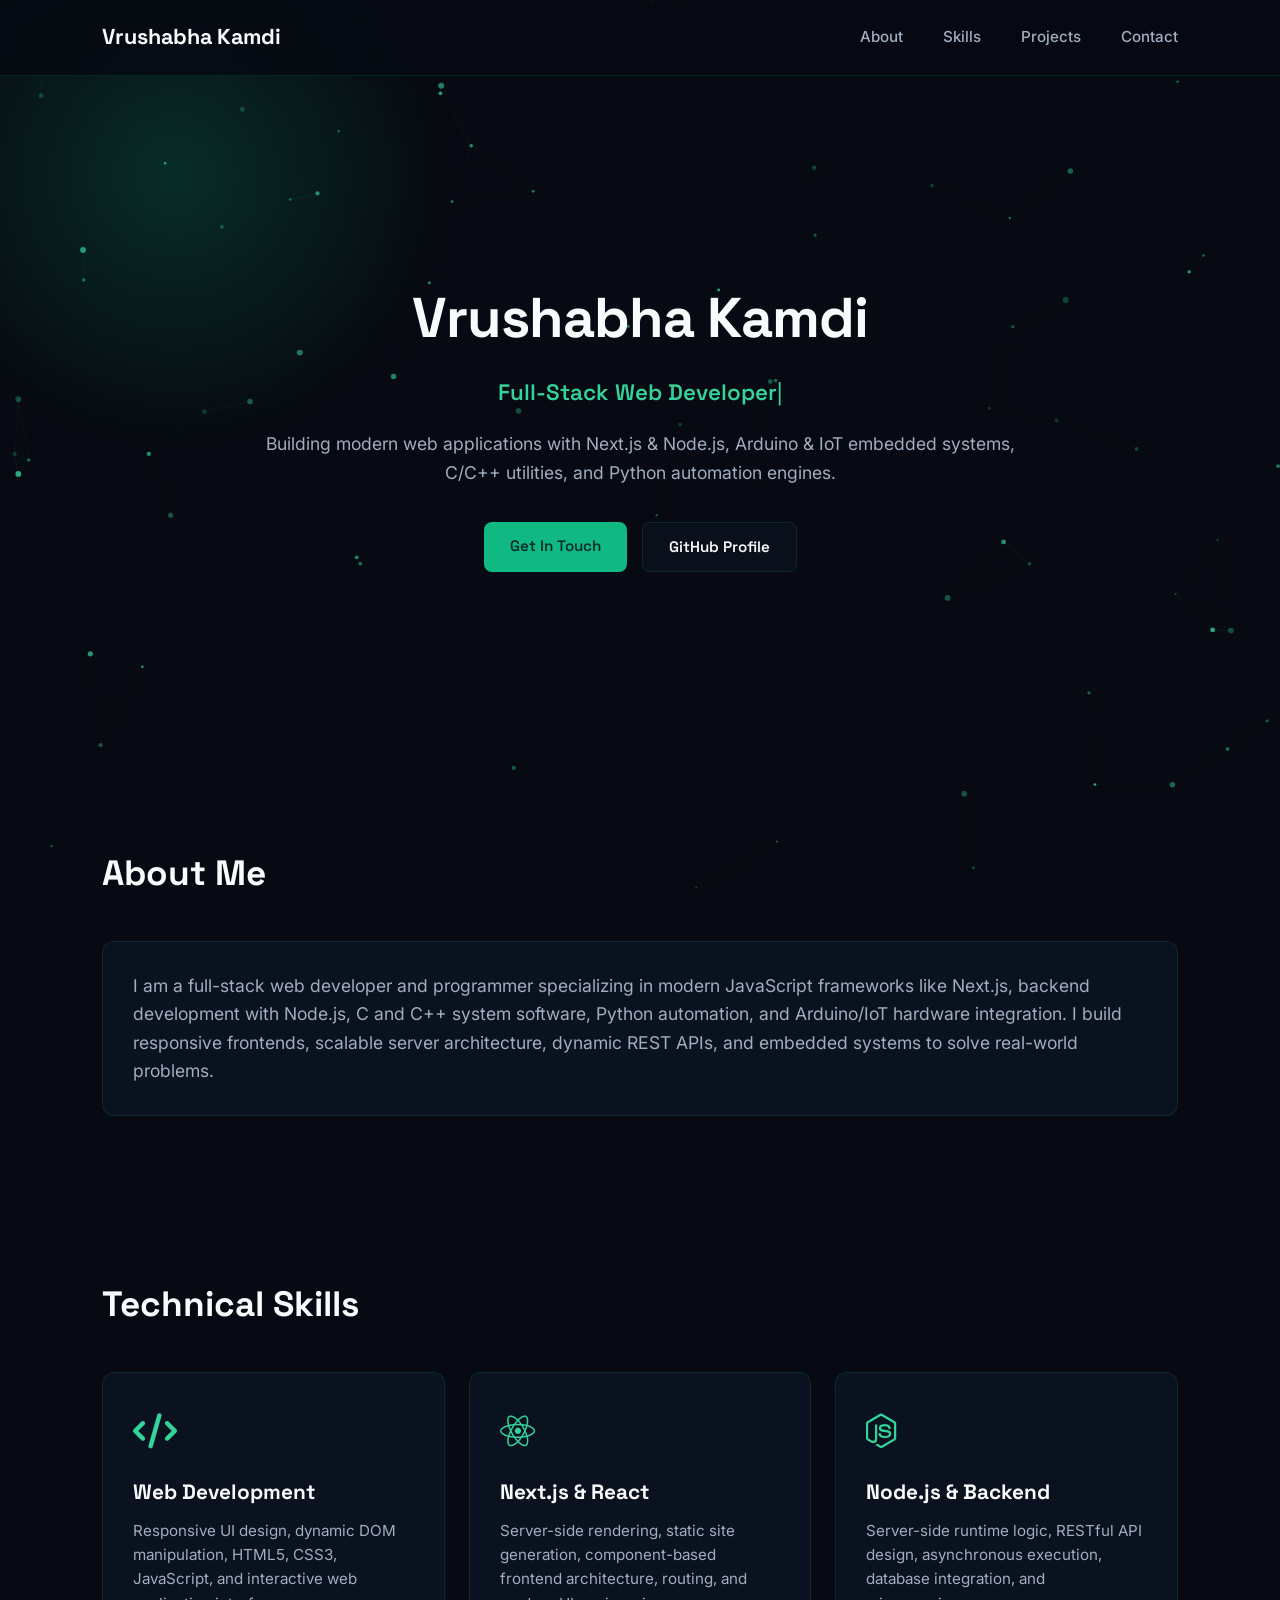
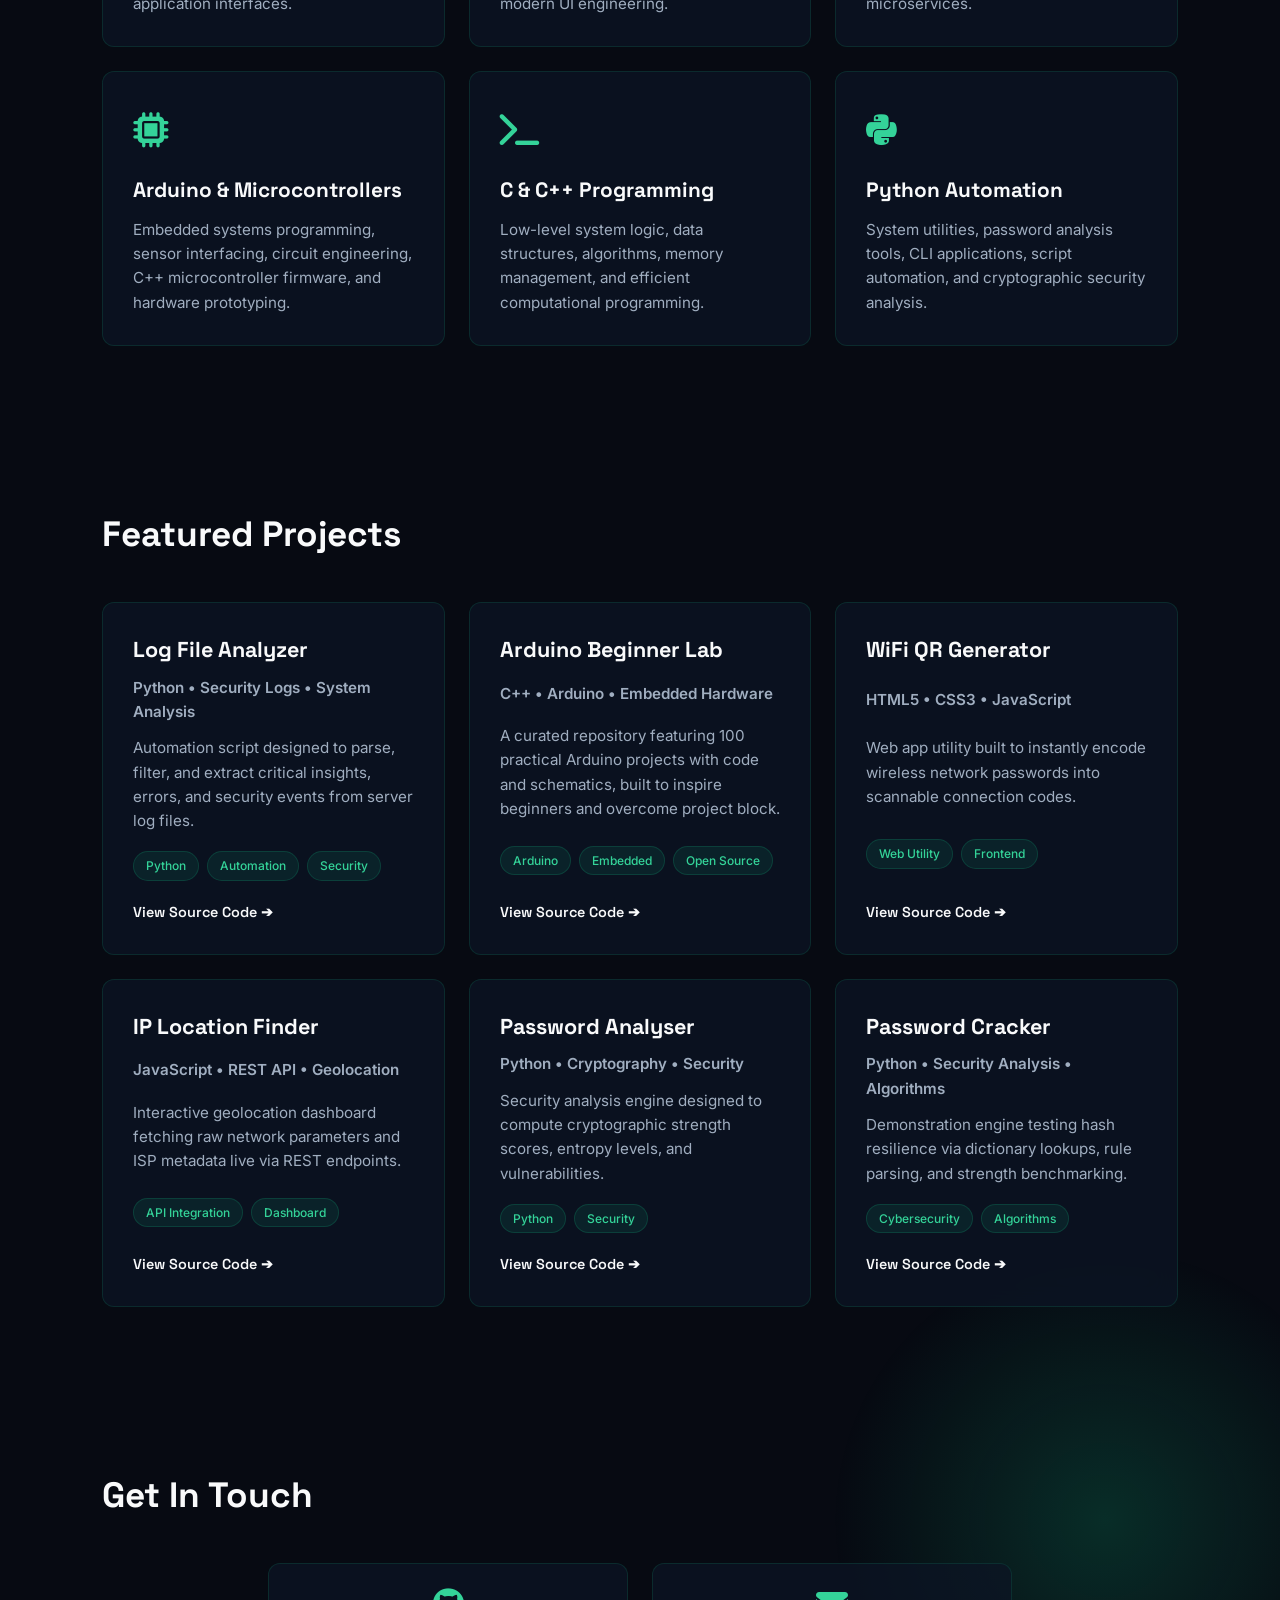
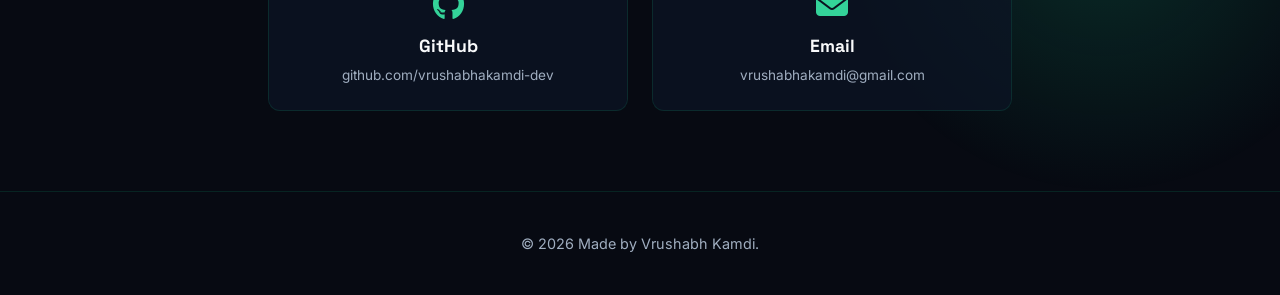
==== commit b6bcfeb4: "Update index.html" ====
--- a/index.html
+++ b/index.html
@@ -107,6 +107,18 @@
         <h2 class="section-title">Featured Projects</h2>
         <div class="grid-container">
             <div class="card project-card">
+                <h3>Log File Analyzer</h3>
+                <p class="project-subtitle">Python • Security Logs • System Analysis</p>
+                <p>Automation script designed to parse, filter, and extract critical insights, errors, and security events from server log files.</p>
+                <div class="badge-container">
+                    <span class="badge">Python</span>
+                    <span class="badge">Automation</span>
+                    <span class="badge">Security</span>
+                </div>
+                <a href="https://github.com/vrushabhakamdi-dev/log-file-analyzer" target="_blank" rel="noopener noreferrer" class="card-link">View Source Code ➔</a>
+            </div>
+
+            <div class="card project-card">
                 <h3>Arduino Beginner Lab</h3>
                 <p class="project-subtitle">C++ • Arduino • Embedded Hardware</p>
                 <p>A curated repository featuring 100 practical Arduino projects with code and schematics, built to inspire beginners and overcome project block.</p>
@@ -149,17 +161,6 @@
                     <span class="badge">Security</span>
                 </div>
                 <a href="https://github.com/vrushabhakamdi-dev/password-analyser" target="_blank" rel="noopener noreferrer" class="card-link">View Source Code ➔</a>
-            </div>
-
-            <div class="card project-card">
-                <h3>Live-Location Tracker</h3>
-                <p class="project-subtitle">JavaScript • Geolocation API • Maps API</p>
-                <p>Real-time telemetry interface fetching live coordinates and streaming dynamic position updates on interactive maps.</p>
-                <div class="badge-container">
-                    <span class="badge">Geolocation</span>
-                    <span class="badge">Real-Time</span>
-                </div>
-                <a href="https://github.com/vrushabhakamdi-dev/ip-location-finder" target="_blank" rel="noopener noreferrer" class="card-link">View Source Code ➔</a>
             </div>
 
             <div class="card project-card">
